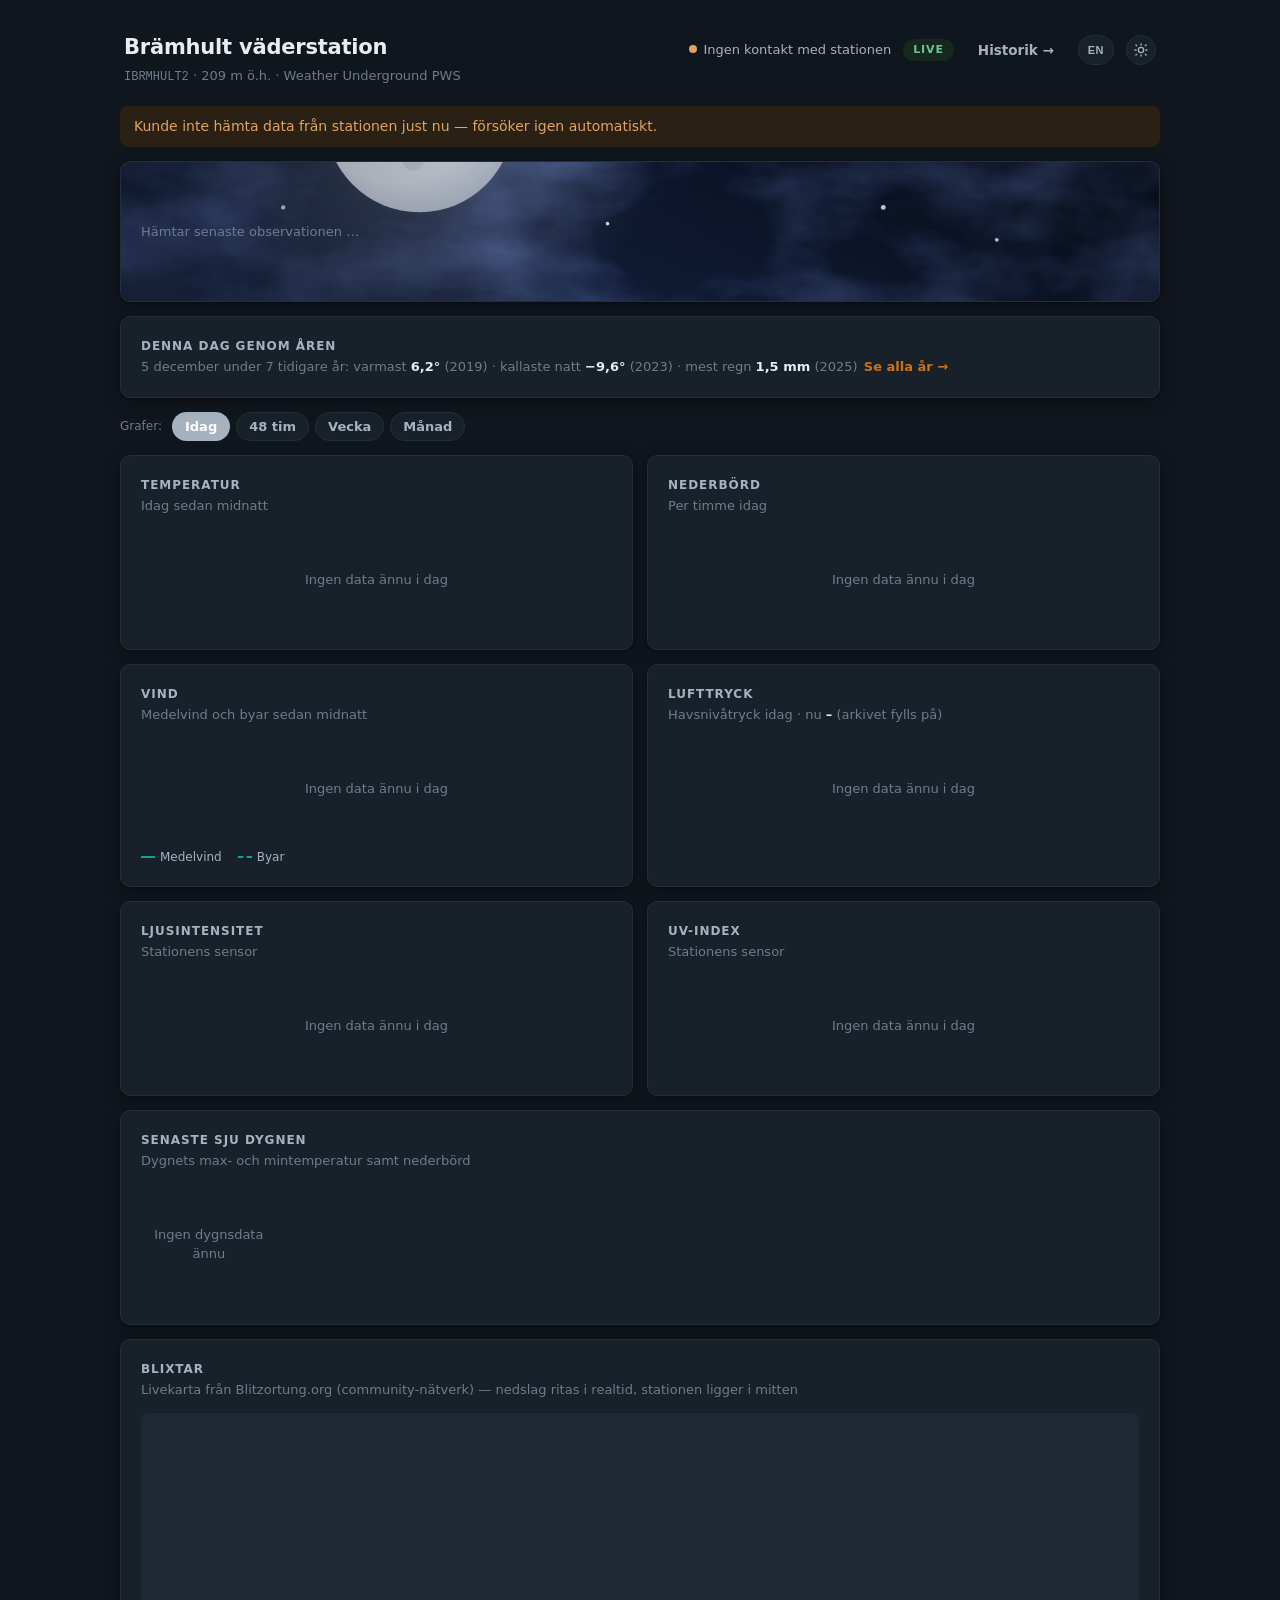
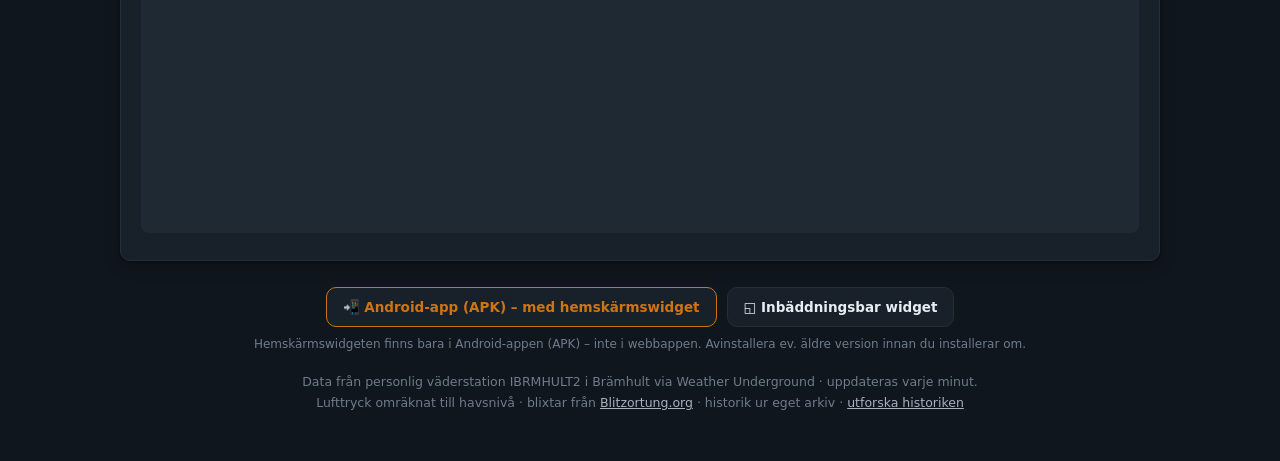
==== index.html @ 51ca0a51 "Språkväljare: hela sajten på svenska eller engelska Knappen i sidhuvudet växlar mellan svenska (stan" ====
<!doctype html>
<html lang="sv">
<head>
<meta charset="utf-8">
<meta name="viewport" content="width=device-width, initial-scale=1">
<title data-i18n="live.title">Brämhult väderstation · IBRMHULT2</title>
<link rel="manifest" href="/manifest.webmanifest">
<meta name="theme-color" content="#10161D">
<link rel="icon" href="/icons/icon.svg" type="image/svg+xml">
<link rel="apple-touch-icon" href="/apple-touch-icon.png">
<meta name="apple-mobile-web-app-capable" content="yes">
<meta name="mobile-web-app-capable" content="yes">
<meta name="apple-mobile-web-app-status-bar-style" content="black-translucent">
<meta name="apple-mobile-web-app-title" content="Brämhult väder">
<script>try{document.documentElement.dataset.theme=localStorage.getItem("theme")||"dark"}catch(e){document.documentElement.dataset.theme="dark"}
if(/BramhultApp/.test(navigator.userAgent))document.documentElement.classList.add("in-app");</script>
<script>if("serviceWorker"in navigator)addEventListener("load",function(){navigator.serviceWorker.register("/sw.js").catch(function(){})})</script>
<style>
  /* ===== Design tokens ===================================================== */
  :root {
    --bg: #F5F7F9;
    --card: #FFFFFF;
    --card-border: #E3E8EE;
    --ink: #1B2530;
    --ink-2: #4A5866;
    --ink-3: #7C8A99;
    --grid: #EAEEF2;
    --axis: #C9D2DB;
    --temp: #CE711A;
    --temp-soft: rgba(206, 113, 26, 0.10);
    --rain: #2E7CC4;
    --rain-soft: rgba(46, 124, 196, 0.12);
    --wind: #0F9182;
    --wind-soft: rgba(15, 145, 130, 0.10);
    --badge-bg: #E7F3EC;
    --badge-ink: #22623F;
    --warn-bg: #FDF3E7;
    --warn-ink: #9A560F;
    --ok: #2E7D4F;
    --shadow: 0 1px 2px rgba(27, 37, 48, 0.05), 0 4px 16px rgba(27, 37, 48, 0.04);
    --tooltip-bg: #1B2530;
    --tooltip-ink: #F5F7F9;
  }
  @media (prefers-color-scheme: dark) {
    :root {
      --bg: #10161D;
      --card: #18202A;
      --card-border: #232E3A;
      --ink: #E8EDF2;
      --ink-2: #A6B2BF;
      --ink-3: #6E7C8B;
      --grid: #1F2934;
      --axis: #33404E;
      --temp: #CF7414;
      --temp-soft: rgba(207, 116, 20, 0.14);
      --rain: #4C8FD6;
      --rain-soft: rgba(76, 143, 214, 0.16);
      --wind: #14A392;
      --wind-soft: rgba(20, 163, 146, 0.13);
      --badge-bg: #16281E;
      --badge-ink: #6BC493;
      --warn-bg: #2A2013;
      --warn-ink: #E0A45E;
      --ok: #4CAF7A;
      --shadow: 0 1px 2px rgba(0, 0, 0, 0.3), 0 4px 16px rgba(0, 0, 0, 0.25);
      --tooltip-bg: #E8EDF2;
      --tooltip-ink: #10161D;
    }
  }
  :root[data-theme="light"] {
    --bg: #F5F7F9; --card: #FFFFFF; --card-border: #E3E8EE; --ink: #1B2530;
    --ink-2: #4A5866; --ink-3: #7C8A99; --grid: #EAEEF2; --axis: #C9D2DB;
    --temp: #CE711A; --temp-soft: rgba(206, 113, 26, 0.10);
    --rain: #2E7CC4; --rain-soft: rgba(46, 124, 196, 0.12);
    --wind: #0F9182; --wind-soft: rgba(15, 145, 130, 0.10);
    --badge-bg: #E7F3EC; --badge-ink: #22623F;
    --warn-bg: #FDF3E7; --warn-ink: #9A560F; --ok: #2E7D4F;
    --shadow: 0 1px 2px rgba(27, 37, 48, 0.05), 0 4px 16px rgba(27, 37, 48, 0.04);
    --tooltip-bg: #1B2530; --tooltip-ink: #F5F7F9;
  }
  :root[data-theme="dark"] {
    --bg: #10161D; --card: #18202A; --card-border: #232E3A; --ink: #E8EDF2;
    --ink-2: #A6B2BF; --ink-3: #6E7C8B; --grid: #1F2934; --axis: #33404E;
    --temp: #CF7414; --temp-soft: rgba(207, 116, 20, 0.14);
    --rain: #4C8FD6; --rain-soft: rgba(76, 143, 214, 0.16);
    --wind: #14A392; --wind-soft: rgba(20, 163, 146, 0.13);
    --badge-bg: #16281E; --badge-ink: #6BC493;
    --warn-bg: #2A2013; --warn-ink: #E0A45E; --ok: #4CAF7A;
    --shadow: 0 1px 2px rgba(0, 0, 0, 0.3), 0 4px 16px rgba(0, 0, 0, 0.25);
    --tooltip-bg: #E8EDF2; --tooltip-ink: #10161D;
  }

  * { box-sizing: border-box; }
  body {
    margin: 0;
    background: var(--bg);
    color: var(--ink);
    font-family: -apple-system, "SF Pro Text", "Segoe UI Variable", "Segoe UI", system-ui, Roboto, sans-serif;
    font-size: 15px;
    line-height: 1.5;
    -webkit-font-smoothing: antialiased;
  }
  .page { max-width: 1080px; margin: 0 auto; padding: 24px 20px 48px; }

  header {
    display: flex; align-items: baseline; justify-content: space-between;
    flex-wrap: wrap; gap: 8px 16px; padding: 8px 4px 20px;
  }
  .station h1 { font-size: 21px; font-weight: 650; margin: 0; letter-spacing: -0.01em; }
  .station .meta { color: var(--ink-3); font-size: 13px; margin-top: 2px; }
  .station .meta .id { font-family: ui-monospace, "SF Mono", "Cascadia Code", Consolas, monospace; font-size: 12px; }
  .status { display: flex; align-items: center; flex-wrap: wrap; gap: 8px 12px; font-size: 13px; color: var(--ink-2); }
  .status > span { white-space: nowrap; }
  .status .dot { display: inline-block; width: 8px; height: 8px; border-radius: 50%; background: var(--ok); margin-right: 6px; vertical-align: 1px; }
  .status .dot.stale { background: var(--warn-ink); }
  .live-badge {
    background: var(--badge-bg); color: var(--badge-ink);
    font-size: 11px; font-weight: 650; letter-spacing: 0.08em; text-transform: uppercase;
    padding: 3px 10px; border-radius: 100px;
  }
  .nav-link {
    color: var(--ink-2); text-decoration: none; font-size: 13.5px; font-weight: 550;
    white-space: nowrap; padding: 5px 12px; border-radius: 100px;
  }
  .nav-link:hover { background: var(--grid); }
  .theme-toggle {
    display: inline-flex; align-items: center; justify-content: center;
    width: 30px; height: 30px; padding: 0; color: var(--ink-2); cursor: pointer;
    background: var(--card); border: 1px solid var(--card-border); border-radius: 100px;
  }
  .theme-toggle:hover { background: var(--grid); color: var(--ink); }

  .banner {
    display: none;
    background: var(--warn-bg); color: var(--warn-ink);
    border-radius: 8px; padding: 10px 14px; margin-bottom: 14px; font-size: 14px;
  }
  .banner.on { display: block; }

  .card {
    background: var(--card); border: 1px solid var(--card-border);
    border-radius: 10px; box-shadow: var(--shadow); padding: 20px;
  }
  .grid { display: grid; gap: 14px; grid-template-columns: 1fr 1fr; }
  .grid > * { min-width: 0; }
  .grid .span2 { grid-column: 1 / -1; }
  @media (max-width: 760px) { .grid { grid-template-columns: 1fr; } }

  .chips { display: flex; gap: 6px; flex-wrap: wrap; align-items: center; }
  .chips .chips-label { font-size: 12px; color: var(--ink-3); margin-right: 4px; }
  .chips button {
    font: inherit; font-size: 13px; font-weight: 550; cursor: pointer;
    background: var(--card); color: var(--ink-2);
    border: 1px solid var(--card-border); border-radius: 100px; padding: 4px 12px;
  }
  .chips button.on { border-color: transparent; color: #fff; background: var(--ink-2); }

  .hero { position: relative; overflow: hidden; }
  .hero.has-batt { padding-top: 40px; }
  .hero-batt { position: absolute; top: 12px; right: 14px; z-index: 3; display: inline-flex; gap: 6px; }
  .hero-batt[hidden] { display: none; }
  .hero-batt .stat-chip { display: inline-flex; align-items: center; gap: 5px; font-size: 12px; font-weight: 600;
    color: var(--ink-2); background: var(--card); border: 1px solid var(--card-border); padding: 3px 10px 3px 8px; border-radius: 100px; }
  .hero-batt .stat-chip .ico { font-size: 13px; line-height: 1; }
  .hero-batt .stat-chip.low { color: var(--warn-ink); border-color: var(--warn-ink); }
  :root[data-theme="dark"] .hero.has-scene .hero-batt .stat-chip { color: #eef3f9; background: rgba(6,10,18,.4); border-color: rgba(255,255,255,.18); text-shadow: 0 1px 3px rgba(0,0,0,.5); }
  :root[data-theme="dark"] .hero.has-scene .hero-batt .stat-chip.low { color: #ffbca8; border-color: rgba(255,150,120,.5); }
  .hero-content { position: relative; z-index: 1; display: flex; flex-wrap: wrap; gap: 24px 48px; align-items: center; width: 100%; }
  .hero-temp { display: flex; align-items: flex-start; gap: 4px; }
  .hero-temp .value {
    font-size: 88px; font-weight: 200; line-height: 1; letter-spacing: -0.03em;
    font-variant-numeric: tabular-nums;
  }
  .hero-temp .unit { font-size: 28px; font-weight: 300; color: var(--ink-3); margin-top: 10px; }
  .hero-sub { color: var(--ink-2); font-size: 14px; margin-top: 6px; }
  .hero-sub .hi { color: var(--temp); font-weight: 600; }
  .hero-sub .lo { color: var(--rain); font-weight: 600; }
  .readings {
    display: grid; grid-template-columns: repeat(var(--rcols, 4), minmax(0, 1fr));
    gap: 18px 28px; flex: 1; min-width: 280px;
  }
  @media (max-width: 640px) { .readings { grid-template-columns: repeat(var(--rcols-m, 2), minmax(0, 1fr)); gap: 16px 14px; } }
  .reading .label {
    font-size: 11px; font-weight: 600; letter-spacing: 0.08em; text-transform: uppercase;
    color: var(--ink-3); margin-bottom: 2px; white-space: nowrap;
  }
  @media (max-width: 640px) { .reading .label { font-size: 10px; letter-spacing: 0.03em; } }
  .reading .val { font-size: 21px; font-weight: 550; font-variant-numeric: tabular-nums; letter-spacing: -0.01em; }
  .reading .val small { font-size: 13px; font-weight: 450; color: var(--ink-3); margin-left: 2px; }
  .reading .sub { font-size: 12px; color: var(--ink-3); margin-top: 1px; }

  /* Pool (Aseko) */
  .pool-card { position: relative; overflow: hidden; }
  .pool-card::before {
    content: ""; position: absolute; inset: 0; z-index: 0; pointer-events: none;
    background:
      radial-gradient(130% 90% at 88% -25%, rgba(45,170,200,.16), transparent 58%),
      linear-gradient(180deg, rgba(45,170,200,.07), transparent 40%);
  }
  :root[data-theme="dark"] .pool-card::before {
    background:
      radial-gradient(130% 90% at 88% -25%, rgba(56,190,220,.22), transparent 58%),
      linear-gradient(180deg, rgba(56,190,220,.10), transparent 40%);
  }
  .pool-card > * { position: relative; z-index: 1; }
  .pool-head { display: flex; align-items: flex-start; gap: 9px; flex-wrap: wrap; }
  .pool-head h2 { margin: 0; font-size: 18px; font-weight: 650; letter-spacing: -0.01em; }
  .pool-icon { font-size: 19px; line-height: 1; }
  .pool-name { font-weight: 400; color: var(--ink-3); font-size: 14px; }
  .pool-head-right { margin-left: auto; display: flex; flex-direction: column; align-items: flex-end; gap: 6px; }
  .pool-head-chips { display: flex; flex-wrap: wrap; justify-content: flex-end; gap: 6px; }
  .pool-head-chips .pool-pill { font-size: 11.5px; padding: 3px 10px 3px 8px; }
  .pool-status { display: inline-flex; align-items: center; gap: 6px;
    font-size: 12px; font-weight: 650; padding: 4px 11px 4px 9px; border-radius: 100px; white-space: nowrap; }
  .pool-status.ok { color: var(--badge-ink); background: var(--badge-bg); }
  .pool-status.warn { color: var(--warn-ink); background: var(--warn-bg); }
  .pool-status .dot { width: 7px; height: 7px; border-radius: 50%; background: currentColor; }

  .pool-main { display: flex; align-items: center; gap: 34px; flex-wrap: wrap; margin-top: 16px; }
  .pool-temp { display: flex; flex-direction: column; }
  .pool-temp .row { display: flex; align-items: flex-start; gap: 3px; }
  .pool-temp .value { font-size: 58px; font-weight: 220; line-height: .92; letter-spacing: -0.02em; font-variant-numeric: tabular-nums; }
  .pool-temp .unit { font-size: 20px; font-weight: 300; color: var(--ink-3); margin-top: 8px; }
  .pool-temp .cap { font-size: 11px; font-weight: 600; letter-spacing: 0.08em; text-transform: uppercase; color: var(--ink-3); margin-top: 4px; }

  .pool-gauges { flex: 1; min-width: 240px; display: flex; flex-direction: column; gap: 15px; }
  .g-top { display: flex; align-items: baseline; justify-content: space-between; margin-bottom: 7px; }
  .g-lab { font-size: 11px; font-weight: 600; letter-spacing: 0.06em; text-transform: uppercase; color: var(--ink-3); }
  .g-val { font-size: 16px; font-weight: 650; font-variant-numeric: tabular-nums; }
  .g-val small { font-size: 11px; font-weight: 400; color: var(--ink-3); margin-left: 2px; }
  .g.out .g-val { color: var(--warn-ink); }
  .g-track { position: relative; height: 6px; border-radius: 100px; background: var(--grid); }
  .g-band { position: absolute; top: 0; bottom: 0; border-radius: 100px; background: rgba(46,125,79,.28); }
  .g.out .g-band { background: rgba(154,86,15,.24); }
  .g-target { position: absolute; top: -3px; bottom: -3px; width: 2px; border-radius: 2px; background: var(--ink-3); opacity: .55; }
  .g-dot { position: absolute; top: 50%; width: 12px; height: 12px; border-radius: 50%; transform: translate(-50%,-50%);
    background: var(--ok); box-shadow: 0 0 0 3px var(--card), 0 1px 3px rgba(0,0,0,.28); }
  .g.out .g-dot { background: var(--warn-ink); }

  .pool-pills { display: flex; gap: 8px; flex-wrap: wrap; margin-top: 18px; }
  .pool-pills[hidden] { display: none; }
  .pool-pill { display: inline-flex; align-items: center; gap: 6px; font-size: 12.5px; font-weight: 600;
    color: var(--ink-2); background: var(--grid); border-radius: 100px; padding: 5px 12px 5px 10px; }
  .pool-pill .ico { font-size: 13px; line-height: 1; }
  .pool-pill.off { color: var(--ink-3); }
  .pool-pill.warn { color: var(--warn-ink); background: var(--warn-bg); }

  .pool-more { margin-top: 18px; border-top: 1px solid var(--card-border); }
  .pool-more[hidden] { display: none; }
  .pool-more > summary {
    list-style: none; cursor: pointer; user-select: none;
    display: flex; align-items: center; gap: 8px; width: 100%; padding: 12px 2px 2px;
    font-size: 13px; font-weight: 600; color: var(--ink-2);
  }
  .pool-more > summary::-webkit-details-marker { display: none; }
  .pool-more > summary::marker { content: ""; }
  .pool-more > summary:hover { color: var(--ink); }
  .pool-more > summary .pday-sum { color: var(--ink-3); font-weight: 400; }
  .pool-more > summary .chev {
    margin-left: auto; width: 26px; height: 26px; padding: 4px; box-sizing: border-box;
    border-radius: 50%; background: var(--grid); color: var(--ink-2);
    transition: transform 0.18s ease, background 0.15s, color 0.15s;
  }
  .pool-more[open] > summary .chev { transform: rotate(180deg); }
  .pool-more > summary:hover .chev { background: var(--card-border); color: var(--ink); }
  .pool-history { margin-top: 12px; display: grid; gap: 12px 24px; }
  @media (min-width: 620px) { .pool-history { grid-template-columns: 1fr 1fr; } }
  .ph-cap { display: flex; align-items: center; gap: 7px; font-size: 15px; font-weight: 650; letter-spacing: -0.01em; color: var(--ink); margin-bottom: 8px; }
  .ph-cap .pday { font-size: 12.5px; font-weight: 500; color: var(--ink-3); }
  .ph-cap small { font-size: 12px; font-weight: 400; color: var(--ink-3); }
  .pz-btn { margin-left: auto; display: inline-flex; align-items: center; justify-content: center; width: 24px; height: 24px;
    padding: 0; border: none; border-radius: 6px; background: var(--grid); color: var(--ink-3); cursor: pointer; font-size: 13px; line-height: 1; }
  .pz-btn:hover { background: var(--card-border); color: var(--ink); }
  .pool-range { margin-top: 14px; }
  .pool-custom { display: flex; align-items: center; flex-wrap: wrap; gap: 8px; margin-top: 10px; font-size: 13px; color: var(--ink-3); }
  .pool-custom[hidden] { display: none; }
  .pool-custom input[type="date"] { font: inherit; font-size: 13px; color: var(--ink); background: var(--card); border: 1px solid var(--card-border); border-radius: 8px; padding: 4px 8px; }
  .pool-custom button { font: inherit; font-size: 13px; font-weight: 550; cursor: pointer; color: #fff; background: var(--ink-2); border: none; border-radius: 100px; padding: 5px 14px; }
  .pv.out .v { color: var(--warn-ink); }

  /* ===== Väderscen i toppöversikten ====================================== */
  .hero-scene { position: absolute; inset: 0; z-index: 0; }
  .hero-scene .hsky { position: absolute; inset: 0; background: linear-gradient(200deg,#24568c,#3f79b0 55%,#79add6); }
  .hart { position: absolute; inset: 0; width: 100%; height: 100%; }
  .htint { position: absolute; inset: 0; background: linear-gradient(90deg, rgba(8,12,19,.42), rgba(8,12,19,.10) 50%, rgba(8,12,19,.30)); }
  .hero-scene[data-scene="clear-day"]   .hsky { background: linear-gradient(200deg,#255890,#3f79b0 55%,#79add6); }
  .hero-scene[data-scene="clear-night"] .hsky { background: linear-gradient(200deg,#070d1c,#0f1a34 55%,#1d2b4c); }
  .hero-scene[data-scene="partly-day"]  .hsky { background: linear-gradient(200deg,#2b5688,#4a7cae 55%,#8fb7dc); }
  .hero-scene[data-scene="partly-night"].hsky { background: linear-gradient(200deg,#0b1428,#16233f 60%,#28375a); }
  .hero-scene[data-scene="cloudy"]      .hsky { background: linear-gradient(200deg,#3a4a5c,#4c5d70 55%,#7b8b9c); }
  .hero-scene[data-scene="rain"]        .hsky { background: linear-gradient(200deg,#212c3a,#31404f 60%,#495867); }
  .hero-scene[data-scene="fog"]         .hsky { background: linear-gradient(200deg,#4a5560,#5c6773 55%,#828d99); }
  .hero-scene[data-scene="snow"]        .hsky { background: linear-gradient(200deg,#42536a,#586a82 55%,#8fa1b8); }
  .hero-scene[data-scene="thunder"]     .hsky { background: linear-gradient(200deg,#1a2130,#28303f 60%,#3a4353); }
  .hero-scene[data-scene="cloudy"] .htint, .hero-scene[data-scene="rain"] .htint,
  .hero-scene[data-scene="snow"] .htint, .hero-scene[data-scene="fog"] .htint {
    background: linear-gradient(90deg, rgba(8,12,19,.5), rgba(8,12,19,.2) 50%, rgba(8,12,19,.42)); }
  .hart .a-sun, .hart .a-moon, .hart .a-stars, .hart .a-clouds-wispy,
  .hart .a-clouds-cover, .hart .a-clouds-storm, .hart .a-rain, .hart .a-snow, .hart .a-fog, .hart .a-bolt { display: none; }
  .hero-scene[data-scene="clear-day"] .a-sun, .hero-scene[data-scene="clear-day"] .a-clouds-wispy,
  .hero-scene[data-scene="partly-day"] .a-sun, .hero-scene[data-scene="partly-day"] .a-clouds-wispy,
  .hero-scene[data-scene="clear-night"] .a-moon, .hero-scene[data-scene="clear-night"] .a-stars,
  .hero-scene[data-scene="partly-night"] .a-moon, .hero-scene[data-scene="partly-night"] .a-stars, .hero-scene[data-scene="partly-night"] .a-clouds-wispy,
  .hero-scene[data-scene="cloudy"] .a-clouds-cover,
  .hero-scene[data-scene="rain"] .a-clouds-storm, .hero-scene[data-scene="rain"] .a-rain,
  .hero-scene[data-scene="snow"] .a-clouds-cover, .hero-scene[data-scene="snow"] .a-snow,
  .hero-scene[data-scene="fog"] .a-fog,
  .hero-scene[data-scene="thunder"] .a-clouds-storm, .hero-scene[data-scene="thunder"] .a-rain, .hero-scene[data-scene="thunder"] .a-bolt { display: block; }
  .hart .rays { transform-origin: 176px 150px; animation: sunpulse 6s ease-in-out infinite; }
  @keyframes sunpulse { 0%,100% { opacity: .85; } 50% { opacity: .5; } }
  .hart .a-stars g circle { animation: tw 3.5s ease-in-out infinite; }
  .hart .a-stars g circle:nth-child(even) { animation-delay: 1.4s; }
  @keyframes tw { 0%,100% { opacity: .95; } 50% { opacity: .4; } }
  .hart .a-rain line { animation: rainfall .9s linear infinite; }
  .hart .a-rain .rf2 line { animation-duration: .7s; }
  .hart .a-rain line:nth-child(2n) { animation-delay: .35s; }
  @keyframes rainfall { 0% { transform: translateY(-16px); opacity: 0; } 25% { opacity: 1; } 100% { transform: translateY(60px); opacity: 0; } }
  .hart .a-snow circle { animation: snowfall 3s linear infinite; }
  .hart .a-snow circle:nth-child(even) { animation-delay: 1.3s; }
  @keyframes snowfall { 0% { transform: translateY(-16px); opacity: 0; } 20% { opacity: .95; } 100% { transform: translateY(64px); opacity: 0; } }
  .hart .a-fog rect { animation: fogdrift 12s ease-in-out infinite alternate; }
  .hart .a-fog rect:nth-child(2) { animation-delay: -4s; }
  .hart .a-fog rect:nth-child(3) { animation-delay: -8s; }
  @keyframes fogdrift { from { transform: translateX(-30px); } to { transform: translateX(30px); } }
  .hart .a-bolt { animation: boltflash 5s steps(1) infinite; }
  @keyframes boltflash { 0%,90%,100% { opacity: 0; } 91%,94% { opacity: 1; } 92% { opacity: .2; } }
  @media (prefers-reduced-motion: reduce) { .hart * { animation: none !important; } }
  /* MÖRKT tema: mörka scener + ljus text */
  :root[data-theme="dark"] .hero.has-scene .hero-temp .value { color: #f2f6fb; text-shadow: 0 2px 12px rgba(0,0,0,.5); }
  :root[data-theme="dark"] .hero.has-scene .hero-temp .unit { color: #c8d3df; }
  :root[data-theme="dark"] .hero.has-scene .hero-sub { color: #d7e0ea; text-shadow: 0 1px 5px rgba(0,0,0,.5); }
  :root[data-theme="dark"] .hero.has-scene .reading .label { color: #bcc8d5; text-shadow: 0 1px 4px rgba(0,0,0,.5); }
  :root[data-theme="dark"] .hero.has-scene .reading .val { color: #f2f6fb; text-shadow: 0 1px 5px rgba(0,0,0,.5); }
  :root[data-theme="dark"] .hero.has-scene .reading .val small,
  :root[data-theme="dark"] .hero.has-scene .reading .sub { color: #c2cdda; }
  /* Tunn svart kontur bakom (paint-order) den ljusa texten → bättre läsbarhet mot scenen */
  :root[data-theme="dark"] .hero.has-scene .hero-temp .value { -webkit-text-stroke: 1px rgba(0,0,0,.55); paint-order: stroke fill; }
  :root[data-theme="dark"] .hero.has-scene .hero-temp .unit,
  :root[data-theme="dark"] .hero.has-scene .hero-sub,
  :root[data-theme="dark"] .hero.has-scene .reading .label,
  :root[data-theme="dark"] .hero.has-scene .reading .val,
  :root[data-theme="dark"] .hero.has-scene .reading .val small,
  :root[data-theme="dark"] .hero.has-scene .reading .sub { -webkit-text-stroke: 0.6px rgba(0,0,0,.5); paint-order: stroke fill; }
  .hero.has-scene .reading.linked:hover { background: rgba(255,255,255,.10); }

  /* LJUST tema: ljusare himmel + starkare tint så mörk text håller kontrast */
  :root[data-theme="light"] .htint { background: linear-gradient(90deg, rgba(240,244,248,.5), rgba(240,244,248,.24) 50%, rgba(240,244,248,.44)); }
  :root[data-theme="light"] .hero-scene[data-scene="cloudy"] .htint, :root[data-theme="light"] .hero-scene[data-scene="rain"] .htint,
  :root[data-theme="light"] .hero-scene[data-scene="snow"] .htint, :root[data-theme="light"] .hero-scene[data-scene="fog"] .htint,
  :root[data-theme="light"] .hero-scene[data-scene="thunder"] .htint {
    background: linear-gradient(90deg, rgba(240,244,248,.62), rgba(240,244,248,.4) 50%, rgba(240,244,248,.58)); }
  :root[data-theme="light"] .hero-scene .hsky { background: linear-gradient(200deg,#7db4ec,#a9d0f0 55%,#d3e6fa); }
  :root[data-theme="light"] .hero-scene[data-scene="clear-day"]   .hsky { background: linear-gradient(200deg,#6fb0ee,#9ccbf3 55%,#d3e6fa); }
  :root[data-theme="light"] .hero-scene[data-scene="partly-day"]  .hsky { background: linear-gradient(200deg,#78b1ea,#a3caf0 55%,#d8e7f7); }
  :root[data-theme="light"] .hero-scene[data-scene="cloudy"]      .hsky { background: linear-gradient(200deg,#a9b8c8,#c2ceda 55%,#dde5ee); }
  :root[data-theme="light"] .hero-scene[data-scene="rain"]        .hsky { background: linear-gradient(200deg,#93a6b8,#b0bfcd 55%,#cfd9e4); }
  :root[data-theme="light"] .hero-scene[data-scene="fog"]         .hsky { background: linear-gradient(200deg,#b6bec7,#ccd3db 55%,#e0e5eb); }
  :root[data-theme="light"] .hero-scene[data-scene="snow"]        .hsky { background: linear-gradient(200deg,#b6c6d8,#d0dce8 55%,#eef3f9); }
  :root[data-theme="light"] .hero-scene[data-scene="thunder"]     .hsky { background: linear-gradient(200deg,#8b98a8,#aab4c1 55%,#c3ccd8); }
  :root[data-theme="light"] .hero-scene[data-scene="clear-night"] .hsky { background: linear-gradient(200deg,#54628a,#7b88a6 55%,#9aa5b9); }
  :root[data-theme="light"] .hero-scene[data-scene="partly-night"].hsky { background: linear-gradient(200deg,#58658c,#808da9 55%,#a3adbf); }

  .linked-card { cursor: pointer; transition: border-color .12s, background .12s; }
  .linked-card:hover { border-color: var(--axis); }
  .dd-go { color: var(--temp); font-weight: 600; white-space: nowrap; margin-left: 2px; }
  .reading.linked { cursor: pointer; border-radius: 8px; margin: -4px; padding: 4px; transition: background .12s; }
  .reading.linked:hover { background: var(--grid); }
  .reading.linked:active { background: var(--grid); }
  .hero.has-scene .reading.linked:active { background: rgba(255,255,255,.14); }
  .reading.linked .label::after { content: " ↓"; opacity: .55; font-weight: 700; }
  /* Pekskärm (ingen hover): tydligare men subtil "tryck → graf"-signal */
  @media (hover: none) {
    .reading.linked .label { text-decoration: underline dotted; text-decoration-color: var(--ink-3); text-underline-offset: 3px; }
    .reading.linked .label::after { opacity: .95; color: var(--temp); }
  }
  .card.flash { animation: cardflash 1.1s ease; }
  @keyframes cardflash { 0%, 100% { box-shadow: none; } 15% { box-shadow: inset 0 0 0 2px var(--temp); } }
  .trend-down::after { content: "↓"; color: var(--rain); margin-left: 4px; font-size: 15px; }
  .trend-up::after { content: "↑"; color: var(--temp); margin-left: 4px; font-size: 15px; }
  .trend-flat::after { content: "→"; color: var(--ink-3); margin-left: 4px; font-size: 15px; }
  .compass { display: inline-block; vertical-align: -2px; margin-right: 4px; }
  .compass circle { fill: none; stroke: var(--axis); stroke-width: 1.5; }
  .compass path { fill: var(--wind); }

  .chart-card h2 {
    font-size: 12px; font-weight: 650; letter-spacing: 0.08em; text-transform: uppercase;
    color: var(--ink-2); margin: 0 0 2px;
  }
  .chart-card .subtitle { font-size: 13px; color: var(--ink-3); margin: 0 0 14px; }
  .chart-card .subtitle b { color: var(--ink); font-weight: 600; font-variant-numeric: tabular-nums; }
  .chart-wrap { position: relative; }
  .chart-wrap svg { display: block; width: 100%; height: auto; }
  .chart-empty { color: var(--ink-3); font-size: 13px; padding: 40px 0; text-align: center; }
  .legend { display: flex; gap: 16px; font-size: 12px; color: var(--ink-2); margin-top: 10px; }
  .legend .key { display: inline-block; width: 14px; height: 0; border-top: 2px solid; vertical-align: 3px; margin-right: 5px; }
  .legend .key.dashed { border-top-style: dashed; }

  .tooltip {
    position: absolute; pointer-events: none; z-index: 5;
    background: var(--tooltip-bg); color: var(--tooltip-ink);
    font-size: 12px; line-height: 1.45; font-variant-numeric: tabular-nums;
    padding: 6px 10px; border-radius: 6px; white-space: nowrap;
    opacity: 0; transition: opacity 0.1s;
  }
  @media (prefers-reduced-motion: reduce) { .tooltip { transition: none; } }
  .tooltip.on { opacity: 1; }
  .tooltip .t-time { opacity: 0.65; }

  .lightning-wrap iframe { width: 100%; height: 420px; border: 0; border-radius: 8px; background: var(--grid); }
  @media (max-width: 640px) { .lightning-wrap iframe { height: 320px; } }

  .days { display: grid; grid-template-columns: repeat(7, 1fr); gap: 8px; }
  .day { text-align: center; padding: 10px 4px 12px; border-radius: 8px; }
  .day.today { background: var(--temp-soft); }
  .day .dname { font-size: 11px; font-weight: 600; letter-spacing: 0.06em; text-transform: uppercase; color: var(--ink-3); }
  .day .range { height: 96px; margin: 10px auto 8px; position: relative; width: 8px; }
  .day .range .track { position: absolute; inset: 0; left: 3px; width: 2px; background: var(--grid); border-radius: 2px; }
  .day .range .bar { position: absolute; left: 0; width: 8px; border-radius: 4px; background: linear-gradient(to bottom, var(--temp), var(--rain)); }
  .day .hi, .day .lo { font-size: 13px; font-variant-numeric: tabular-nums; }
  .day .hi { font-weight: 600; }
  .day .lo { color: var(--ink-3); }
  .day .rain { font-size: 11px; color: var(--rain); margin-top: 6px; min-height: 16px; font-variant-numeric: tabular-nums; }

  /* En rad, kompakt — kolumnerna krymper så alla dagar ryms utan skroll */
  .fc-days { display: grid; grid-auto-flow: column; grid-auto-columns: minmax(0, 1fr); gap: 5px; margin-bottom: 4px; overflow: hidden; }
  .fc-day { min-width: 0; text-align: center; padding: 6px 1px 7px; border-radius: 8px; cursor: pointer; transition: background .12s; -webkit-tap-highlight-color: transparent; }
  .fc-day:active { background: var(--grid); }
  .fc-day.today { background: var(--temp-soft); }
  .fc-day .dname { font-size: 10px; font-weight: 600; letter-spacing: 0; text-transform: uppercase; color: var(--ink-3); white-space: nowrap; }
  .fc-day .icon { font-size: 20px; line-height: 1.15; }
  .fc-day .temps { font-size: 12px; font-variant-numeric: tabular-nums; white-space: nowrap; }
  .fc-day .temps b { font-weight: 600; }
  .fc-day .temps .lo { color: var(--ink-3); }
  .fc-day .rain { font-size: 10px; color: var(--rain); min-height: 12px; font-variant-numeric: tabular-nums; }
  .fc-day.sel { background: var(--temp-soft); box-shadow: inset 0 0 0 1.5px var(--temp); }

  .fc-detail { margin-top: 14px; border-top: 1px solid var(--grid); padding-top: 12px; }
  .fc-detail-head { font-size: 12.5px; color: var(--ink-3); margin: 0 0 10px; }
  .fc-hours { display: flex; gap: 6px; overflow-x: auto; padding-bottom: 6px; scrollbar-width: thin; }
  .fc-hour { flex: 0 0 auto; width: 56px; text-align: center; padding: 8px 2px; border-radius: 8px; background: var(--grid); }
  .fc-hour .wnd { white-space: nowrap; }
  .fc-hour .hh { font-size: 11px; color: var(--ink-3); font-variant-numeric: tabular-nums; }
  .fc-hour .ic { font-size: 20px; line-height: 1.5; }
  .fc-hour .tp { font-size: 13px; font-weight: 600; font-variant-numeric: tabular-nums; }
  .fc-hour .wnd { font-size: 10.5px; color: var(--ink-3); font-variant-numeric: tabular-nums; margin-top: 2px; }
  .fc-hour .wnd .arr { display: inline-block; }
  .fc-hour .pr { font-size: 10.5px; min-height: 14px; font-variant-numeric: tabular-nums; }
  .fc-hour .pr .mm { color: var(--rain); }
  .fc-hour .pr .pp { color: var(--ink-3); }

  .app-cta { display: flex; gap: 10px; justify-content: center; margin-top: 26px; flex-wrap: wrap; }
  :root.in-app .app-cta { display: none; }  /* dölj "Installera som app" / "Widget" inuti Android-appen */
  @media (min-width: 760px) { #install-btn { display: none !important; } }  /* "Installera som app" bara på mobil */
  .app-cta button, .app-cta .app-link {
    font: inherit; font-size: 13.5px; font-weight: 600; cursor: pointer;
    color: var(--ink); background: var(--card); border: 1px solid var(--card-border);
    border-radius: 10px; padding: 9px 16px; text-decoration: none; transition: background .12s, border-color .12s;
  }
  .app-cta button:hover, .app-cta .app-link:hover { background: var(--grid); border-color: var(--axis); }
  .app-cta button { border-color: var(--temp); color: var(--temp); }
  .app-cta .app-link.apk { border-color: var(--temp); color: var(--temp); }
  .app-note { text-align: center; font-size: 12px; color: var(--ink-3); margin: 8px 0 0; }
  :root.in-app .app-note { display: none; }

  footer { color: var(--ink-3); font-size: 12.5px; text-align: center; margin-top: 18px; line-height: 1.7; }
  footer a { color: var(--ink-2); }
</style>
</head>
<body>

<div class="page">
  <header>
    <div class="station">
      <h1 data-i18n="common.station">Brämhult väderstation</h1>
      <div class="meta"><span class="id">IBRMHULT2</span> · <span data-i18n="common.stationMeta">209 m ö.h.</span> · Weather Underground PWS</div>
    </div>
    <div class="status">
      <span><span class="dot" id="dot"></span><span id="obs-status" data-i18n="common.loading">Hämtar …</span></span>
      <span class="live-badge" data-i18n="live.liveBadge">Live</span>
      <a class="nav-link" href="/historik/" data-i18n="live.navHistory">Historik →</a>
      <button class="theme-toggle lang-toggle" id="lang-toggle" type="button">EN</button>
      <button class="theme-toggle" id="theme-toggle" type="button"></button>
    </div>
  </header>

  <div class="banner" id="banner"></div>

  <div class="grid">
    <div class="card span2 hero" id="hero">
      <div class="hero-scene" id="hero-scene" data-scene="clear-day" aria-hidden="true">
        <div class="hsky"></div>
        <svg class="hart" viewBox="0 0 640 440" preserveAspectRatio="xMidYMid slice" aria-hidden="true">
        <defs>
          <radialGradient id="sunBloom" cx="50%" cy="50%" r="50%"><stop offset="0" stop-color="#fff7e0"/><stop offset="16%" stop-color="#ffe6a4"/><stop offset="46%" stop-color="#ffcf6e" stop-opacity=".55"/><stop offset="100%" stop-color="#ffcf6e" stop-opacity="0"/></radialGradient>
          <radialGradient id="sunCore" cx="45%" cy="42%" r="60%"><stop offset="0" stop-color="#fffdf5"/><stop offset="60%" stop-color="#ffe7a6"/><stop offset="100%" stop-color="#ffc258"/></radialGradient>
          <radialGradient id="moonGlow" cx="50%" cy="50%" r="50%"><stop offset="0" stop-color="#dfe8fb" stop-opacity=".5"/><stop offset="42%" stop-color="#cdd9f2" stop-opacity=".16"/><stop offset="100%" stop-color="#cdd9f2" stop-opacity="0"/></radialGradient>
          <radialGradient id="moonBody" cx="38%" cy="34%" r="72%"><stop offset="0" stop-color="#fbfdff"/><stop offset="70%" stop-color="#e5ebf5"/><stop offset="100%" stop-color="#c0cadd"/></radialGradient>
          <linearGradient id="cWispy" x1="0" y1="0" x2="0" y2="1"><stop offset="0" stop-color="#ffffff"/><stop offset="1" stop-color="#dde8f4"/></linearGradient>
          <linearGradient id="cCover" x1="0" y1="0" x2="0" y2="1"><stop offset="0" stop-color="#f4f7fb"/><stop offset="1" stop-color="#9fb0c1"/></linearGradient>
          <linearGradient id="cStorm" x1="0" y1="0" x2="0" y2="1"><stop offset="0" stop-color="#b7c2cf"/><stop offset="1" stop-color="#525f6c"/></linearGradient>
          <linearGradient id="rainStreak" x1="0" y1="0" x2="0" y2="1"><stop offset="0" stop-color="#cfe4f5" stop-opacity="0"/><stop offset="1" stop-color="#cfe4f5" stop-opacity=".7"/></linearGradient>
          <filter id="fMass" x="-6%" y="-40%" width="112%" height="200%" color-interpolation-filters="sRGB">
            <feTurbulence type="fractalNoise" baseFrequency="0.009 0.016" numOctaves="5" seed="12" result="n"/>
            <feColorMatrix in="n" type="matrix" values="0 0 0 0 0 0 0 0 0 0 0 0 0 0 0 1 0 0 0 0" result="a"/>
            <feComponentTransfer in="a" result="a2"><feFuncA type="linear" slope="2.4" intercept="-0.9"/></feComponentTransfer>
            <feComposite in="SourceGraphic" in2="a2" operator="in" result="c"/><feGaussianBlur in="c" stdDeviation="0.7"/>
          </filter>
          <filter id="fWispy" x="-6%" y="-40%" width="112%" height="200%" color-interpolation-filters="sRGB">
            <feTurbulence type="fractalNoise" baseFrequency="0.011 0.03" numOctaves="4" seed="7" result="n"/>
            <feColorMatrix in="n" type="matrix" values="0 0 0 0 0 0 0 0 0 0 0 0 0 0 0 1 0 0 0 0" result="a"/>
            <feComponentTransfer in="a" result="a2"><feFuncA type="linear" slope="2.6" intercept="-1.25"/></feComponentTransfer>
            <feComposite in="SourceGraphic" in2="a2" operator="in"/>
          </filter>
          <filter id="fSoft"><feGaussianBlur stdDeviation="3.2"/></filter>
          <filter id="fNebula" x="-10%" y="-10%" width="120%" height="120%" color-interpolation-filters="sRGB">
            <feTurbulence type="fractalNoise" baseFrequency="0.01 0.02" numOctaves="5" seed="9" result="n"/>
            <feColorMatrix in="n" type="matrix" values="0 0 0 0 .5 0 0 0 0 .62 0 0 0 0 .95 0 0 0 -1.7 1.05"/>
          </filter>
        </defs>
        <g class="a-stars">
          <rect x="0" y="0" width="640" height="440" opacity=".5" filter="url(#fNebula)"/>
          <g fill="#eaf0fb">
            <circle cx="60" cy="120" r="1.5"/><circle cx="150" cy="90" r="1.1"/><circle cx="250" cy="130" r="1.8"/><circle cx="330" cy="96" r="1.2"/>
            <circle cx="420" cy="140" r="1.5"/><circle cx="500" cy="90" r="1.7"/><circle cx="560" cy="150" r="1.2"/><circle cx="600" cy="110" r="1.4"/>
            <circle cx="100" cy="205" r="1.3"/><circle cx="300" cy="215" r="1.1"/><circle cx="470" cy="205" r="1.5"/><circle cx="380" cy="60" r="1.3"/>
            <circle cx="210" cy="60" r="1.1"/><circle cx="540" cy="225" r="1.2"/><circle cx="620" cy="60" r="1.4"/>
          </g>
        </g>
        <g class="a-sun">
          <circle cx="176" cy="150" r="180" fill="url(#sunBloom)"/>
          <g class="rays" stroke="#ffdf8f" stroke-width="6" stroke-linecap="round" opacity=".8">
            <line x1="176" y1="52" x2="176" y2="86"/><line x1="176" y1="214" x2="176" y2="248"/><line x1="78" y1="150" x2="112" y2="150"/><line x1="240" y1="150" x2="274" y2="150"/>
            <line x1="107" y1="81" x2="131" y2="105"/><line x1="245" y1="81" x2="221" y2="105"/><line x1="107" y1="219" x2="131" y2="195"/><line x1="245" y1="219" x2="221" y2="195"/>
          </g>
          <circle cx="176" cy="150" r="50" fill="url(#sunCore)"/>
        </g>
        <g class="a-moon">
          <circle cx="184" cy="150" r="150" fill="url(#moonGlow)"/>
          <circle cx="184" cy="150" r="58" fill="url(#moonBody)"/>
          <g fill="#c6d0e0" opacity=".5"><circle cx="168" cy="132" r="10"/><circle cx="205" cy="150" r="7.5"/><circle cx="180" cy="176" r="6.5"/><circle cx="158" cy="162" r="4.5"/><circle cx="200" cy="126" r="4"/></g>
        </g>
        <rect class="a-clouds-wispy" x="-40" y="20" width="720" height="300" fill="url(#cWispy)" filter="url(#fWispy)"/>
        <rect class="a-clouds-cover" x="-40" y="-20" width="720" height="360" fill="url(#cCover)" filter="url(#fMass)"/>
        <rect class="a-clouds-storm" x="-40" y="-30" width="720" height="320" fill="url(#cStorm)" filter="url(#fMass)"/>
        <g class="a-rain" stroke="url(#rainStreak)" stroke-linecap="round">
          <g class="rf" stroke-width="2" opacity=".55">
            <line x1="90" y1="250" x2="80" y2="290"/><line x1="160" y1="260" x2="150" y2="300"/><line x1="230" y1="252" x2="220" y2="292"/><line x1="300" y1="262" x2="290" y2="302"/>
            <line x1="370" y1="254" x2="360" y2="294"/><line x1="440" y1="262" x2="430" y2="302"/><line x1="510" y1="252" x2="500" y2="292"/><line x1="580" y1="260" x2="570" y2="300"/>
          </g>
          <g class="rf2" stroke-width="2.8" opacity=".85">
            <line x1="120" y1="290" x2="106" y2="346"/><line x1="210" y1="300" x2="196" y2="356"/><line x1="300" y1="292" x2="286" y2="348"/><line x1="390" y1="300" x2="376" y2="356"/>
            <line x1="480" y1="292" x2="466" y2="348"/><line x1="560" y1="300" x2="546" y2="356"/><line x1="60" y1="300" x2="46" y2="356"/>
          </g>
        </g>
        <g class="a-snow" fill="#eef4fb" filter="url(#fSoft)">
          <circle cx="100" cy="270" r="5"/><circle cx="170" cy="285" r="4"/><circle cx="240" cy="268" r="5.5"/><circle cx="310" cy="288" r="4"/>
          <circle cx="380" cy="272" r="5"/><circle cx="450" cy="286" r="4.5"/><circle cx="520" cy="270" r="5"/><circle cx="580" cy="286" r="4"/>
        </g>
        <g class="a-fog">
          <rect x="-40" y="170" width="720" height="40" rx="20" fill="#dfe6ef" opacity=".16" filter="url(#fSoft)"/>
          <rect x="-40" y="230" width="720" height="44" rx="22" fill="#dfe6ef" opacity=".13" filter="url(#fSoft)"/>
          <rect x="-40" y="290" width="720" height="40" rx="20" fill="#dfe6ef" opacity=".11" filter="url(#fSoft)"/>
        </g>
        <g class="a-bolt"><polygon points="196,150 164,214 192,214 168,280 232,196 200,196 224,150" fill="#ffe66b"/></g>
      </svg>
        <div class="htint"></div>
      </div>
      <div class="hero-content" id="hero-content"><div class="chart-empty" data-i18n="live.hero.loading">Hämtar senaste observationen …</div></div>
      <div class="hero-batt" id="hero-batt" hidden></div>
    </div>

    <div class="card span2 pool-card" id="pool" style="display:none">
      <div class="pool-head">
        <span class="pool-icon">🏊</span>
        <h2 data-i18n="live.pool.title">Pool</h2><span class="pool-name" id="pool-name"></span>
        <div class="pool-head-right">
          <span class="pool-status ok" id="pool-status"><span class="dot"></span><span id="pool-status-txt" data-i18n="live.pool.ok">Allt bra</span></span>
          <div class="pool-head-chips" id="pool-head-chips"></div>
        </div>
      </div>
      <div class="pool-main">
        <div class="pool-temp">
          <div class="row"><span class="value" id="pool-temp">–</span><span class="unit">°C</span></div>
          <span class="cap" data-i18n="live.pool.waterTemp">Vattentemp</span>
        </div>
        <div class="pool-gauges" id="pool-gauges"></div>
      </div>
      <div class="pool-pills" id="pool-pills"></div>
      <details class="pool-more" id="pool-more" hidden>
        <summary><span data-i18n="live.pool.dayCurves">Dygnskurvor</span> <span class="pday-sum">idag</span>
          <svg class="chev" viewBox="0 0 24 24" width="24" height="24" aria-hidden="true"><path d="M6 9l6 6 6-6" fill="none" stroke="currentColor" stroke-width="2.5" stroke-linecap="round" stroke-linejoin="round"/></svg>
        </summary>
        <div class="chips pool-range" id="pool-range">
          <button type="button" data-days="1" class="on" data-i18n="live.pool.day1">1 dygn</button>
          <button type="button" data-days="48h" data-i18n="live.range.h48">48 tim</button>
          <button type="button" data-days="7" data-i18n="live.pool.day7">7 dygn</button>
          <button type="button" data-days="30" data-i18n="live.pool.day30">30 dygn</button>
          <button type="button" data-days="custom" data-i18n="live.pool.custom">Anpassad</button>
        </div>
        <div class="pool-custom" id="pool-custom" hidden>
          <input type="date" id="pool-from" lang="sv-SE" aria-label="Från" data-i18n-attr="aria-label:live.pool.from"> <span>–</span>
          <input type="date" id="pool-to" lang="sv-SE" aria-label="Till" data-i18n-attr="aria-label:live.pool.to">
          <button type="button" id="pool-apply" data-i18n="live.pool.show">Visa</button>
        </div>
        <div class="pool-history" id="pool-history">
          <div class="ph-block">
            <div class="ph-cap"><span data-i18n="live.pool.chlorine">Fritt klor</span> <span class="pday">idag</span> <small>mg/l</small>
              <button type="button" class="pz-btn" data-metric="cl" aria-label="Förstora" data-i18n-attr="aria-label:live.pool.zoomAria">⤢</button></div>
            <div class="chart-wrap" id="chart-pool-cl"></div>
          </div>
          <div class="ph-block">
            <div class="ph-cap">pH <span class="pday">idag</span>
              <button type="button" class="pz-btn" data-metric="ph" aria-label="Förstora" data-i18n-attr="aria-label:live.pool.zoomAria">⤢</button></div>
            <div class="chart-wrap" id="chart-pool-ph"></div>
          </div>
          <div class="ph-block">
            <div class="ph-cap"><span data-i18n="live.pool.waterTemp">Vattentemp</span> <span class="pday">idag</span> <small>°C</small>
              <button type="button" class="pz-btn" data-metric="wt" aria-label="Förstora" data-i18n-attr="aria-label:live.pool.zoomAria">⤢</button></div>
            <div class="chart-wrap" id="chart-pool-wt"></div>
          </div>
        </div>
      </details>
    </div>

    <div class="card span2 chart-card" id="forecast" style="display:none">
      <h2 data-i18n="live.fc.title">Prognos</h2>
      <p class="subtitle" id="fc-sub" data-i18n="live.fc.subInit">Kommande dygn</p>
      <div class="fc-days" id="fc-days"></div>
      <div class="fc-detail" id="fc-detail" style="display:none">
        <p class="fc-detail-head" id="fc-detail-head"></p>
        <div class="fc-hours" id="fc-hours"></div>
        <div class="chart-wrap" id="chart-forecast"></div>
      </div>
    </div>

    <div class="card span2 chart-card" id="denna-dag" style="display:none">
      <h2 data-i18n="live.dd.title">Denna dag genom åren</h2>
      <p class="subtitle" id="dd-content" style="margin:0"></p>
    </div>

    <div class="span2 chips" id="live-range">
      <span class="chips-label" data-i18n="live.rangeLabel">Grafer:</span>
      <button data-range="idag" class="on" data-i18n="live.today">Idag</button>
      <button data-range="48h" data-i18n="live.range.h48">48 tim</button>
      <button data-range="vecka" data-i18n="live.range.week">Vecka</button>
      <button data-range="manad" data-i18n="live.range.month">Månad</button>
    </div>

    <div class="card chart-card">
      <h2 data-i18n="live.temperature">Temperatur</h2>
      <p class="subtitle" id="t-sub" data-i18n="live.sub.todayMidnight">Idag sedan midnatt</p>
      <div class="chart-wrap" id="chart-temp"></div>
    </div>

    <div class="card chart-card">
      <h2 data-i18n="live.precipitation">Nederbörd</h2>
      <p class="subtitle" id="r-sub" data-i18n="live.sub.perHourToday">Per timme idag</p>
      <div class="chart-wrap" id="chart-rain"></div>
    </div>

    <div class="card chart-card">
      <h2 data-i18n="live.wind">Vind</h2>
      <p class="subtitle" id="w-sub" data-i18n="live.sub.windMidnight">Medelvind och byar sedan midnatt</p>
      <div class="chart-wrap" id="chart-wind"></div>
      <div class="legend">
        <span><span class="key" style="border-color: var(--wind)"></span><span data-i18n="live.meanWind">Medelvind</span></span>
        <span><span class="key dashed" style="border-color: var(--wind)"></span><span data-i18n="live.gusts">Byar</span></span>
      </div>
    </div>

    <div class="card chart-card">
      <h2 data-i18n="live.pressure">Lufttryck</h2>
      <p class="subtitle" id="p-sub" data-i18n="live.seaLevelPressure">Havsnivåtryck</p>
      <div class="chart-wrap" id="chart-pressure"></div>
    </div>

    <div class="card chart-card">
      <h2 data-i18n="live.lightLevel">Ljusintensitet</h2>
      <p class="subtitle" id="lx-sub" data-i18n="live.stationSensor">Stationens sensor</p>
      <div class="chart-wrap" id="chart-lux"></div>
    </div>

    <div class="card chart-card">
      <h2 data-i18n="live.uvIndex">UV-index</h2>
      <p class="subtitle" id="uv-sub" data-i18n="live.stationSensor">Stationens sensor</p>
      <div class="chart-wrap" id="chart-uv"></div>
    </div>

    <div class="card span2 chart-card">
      <h2 data-i18n="live.week.title">Senaste sju dygnen</h2>
      <p class="subtitle" data-i18n="live.week.sub">Dygnets max- och mintemperatur samt nederbörd</p>
      <div class="days" id="days"><div class="chart-empty" data-i18n="common.loading">Hämtar …</div></div>
    </div>

    <div class="card span2 chart-card">
      <h2 data-i18n="live.lightning.title">Blixtar</h2>
      <p class="subtitle" id="bx-sensor" style="display:none"></p>
      <p class="subtitle" data-i18n="live.lightning.sub">Livekarta från Blitzortung.org (community-nätverk) — nedslag ritas i realtid, stationen ligger i mitten</p>
      <div class="lightning-wrap"><iframe id="lightning-map" loading="lazy" title="Blixtkarta över Västsverige" data-i18n-attr="title:live.lightning.mapTitle"></iframe></div>
    </div>
  </div>

  <div class="app-cta">
    <a class="app-link apk" href="https://github.com/Netno/Weather-site/releases/download/android/bramhult-vader.apk" data-i18n="live.cta.apk">📲 Android-app (APK) – med hemskärmswidget</a>
    <button id="install-btn" type="button" hidden data-i18n="live.cta.install">⬇ Installera som webbapp</button>
    <a class="app-link" href="/widget/" data-i18n="live.cta.widget">◱ Inbäddningsbar widget</a>
  </div>
  <p class="app-note" data-i18n="live.cta.note">Hemskärmswidgeten finns bara i Android-appen (APK) – inte i webbappen. Avinstallera ev. äldre version innan du installerar om.</p>

  <footer data-i18n-html="live.footer">
    Data från personlig väderstation IBRMHULT2 i Brämhult via Weather Underground · uppdateras varje minut.<br>
    Lufttryck omräknat till havsnivå · blixtar från <a href="https://www.blitzortung.org" rel="noopener">Blitzortung.org</a> · historik ur eget arkiv · <a href="/historik/">utforska historiken</a>
  </footer>
</div>

<script src="/assets/i18n.js?v=1"></script>
<script src="/assets/i18n-live.js?v=1"></script>
<script src="/assets/charts.js?v=4"></script>
<script>
"use strict";
/* =============================================================================
   Live-vy: /api/wu (proxyn) för dagens data, data/-arkivet för längre perioder.
   Diagramkoden delas med historiksidan via assets/charts.js.
   ========================================================================== */
// Väderstrecken fylls ur ordlistan och byts på plats vid språkbyte
const DIRS = [];
function refreshDirs() { DIRS.length = 0; DIRS.push(...I18N.list("common.dirs16")); }
refreshDirs();
document.addEventListener("langchange", refreshDirs);
const dirText = deg => DIRS[Math.round(deg / 22.5) % 16];
const uvLabel = uv => tr(uv < 3 ? "live.uv.low" : uv < 6 ? "live.uv.moderate" : uv < 8 ? "live.uv.high" : uv < 11 ? "live.uv.veryHigh" : "live.uv.extreme");
const dewptLabel = d => tr(d < 10 ? "live.dewpt.dry" : d < 13 ? "live.dewpt.pleasant" : d < 16 ? "live.dewpt.slightlyHumid" : d < 18 ? "live.dewpt.humid" : "live.dewpt.oppressive");

/* Aggregera dagens 5-minutersvärden (observations/all/1day) till timserie.
   Samma bucketformat som arkivet men vi behåller rått stationstryck här. */
function hourlySeries(buckets) {
  const byHour = new Map();
  for (const o of buckets) {
    if (!o?.obsTimeLocal || !o.metric) continue;
    const h = parseInt(o.obsTimeLocal.slice(11, 13), 10);
    if (!byHour.has(h)) byHour.set(h, []);
    byHour.get(h).push(o);
  }
  const avg = xs => xs.length ? xs.reduce((a, b) => a + b, 0) / xs.length : null;
  const out = [];
  let prevCum = 0;
  for (const h of [...byHour.keys()].sort((a, b) => a - b)) {
    const os = byHour.get(h);
    const nums = get => os.map(get).filter(v => typeof v === "number");
    const cum = Math.max(prevCum, ...nums(o => o.metric.precipTotal));
    out.push({
      h,
      temp: inBounds(avg(nums(o => o.metric.tempAvg ?? o.metric.temp)), "temp"),
      rain: inBounds(Math.max(0, cum - prevCum), "rainHour") ?? 0,
      wind: inBounds(avg(nums(o => o.metric.windspeedAvg ?? o.metric.windSpeed)), "windKph"),
      gust: inBounds(Math.max(0, ...nums(o => o.metric.windgustHigh ?? o.metric.windGust)), "windKph"),
      pressure: inBounds(avg(nums(o => o.metric.pressureMax != null && o.metric.pressureMin != null
        ? (o.metric.pressureMax + o.metric.pressureMin) / 2
        : o.metric.pressure)), "pressureRaw"),
    });
    prevCum = cum;
  }
  return out.filter(p => p.temp != null);
}

/* ===== Tillstånd =========================================================== */
const state = {
  current: null,   // senaste observationen
  today: [],       // timserie ur hourlySeries()
  week: [],        // dygnssummeringar (dailysummary/7day)
  pressurePts: [], // idag-vyns tryckkurva (upp till 3 dygn)
  pressureLabels: [],
  pressureDays: 1,
  range: "idag",   // idag | 48h | vecka | manad
  acurite: null,   // stationens egna sensorer via /api/acurite (blixt, lux)
  acuriteToday: [],// dagens timserie för lux/uv från samma endpoint
  forecast: null,  // SMHI-prognos via /api/smhi (timserie + dygn)
};

/* Timpunkter för en periods datum: bakdagar ur arkivet, idag från API:et */
async function acuriteRangePts(dates) {
  const months = [...new Set(dates.slice(0, -1).map(d => d.slice(0, 7)))];
  const monthData = {};
  for (const m of months) monthData[m] = await acuriteMonth(m);
  const out = [];
  dates.forEach((date, di) => {
    const isToday = di === dates.length - 1;
    const pts = isToday ? (state.acuriteToday ?? [])
      : monthData[date.slice(0, 7)]?.[date] ? acuriteDayPts(monthData[date.slice(0, 7)][date]) : [];
    for (const p of pts) out.push({ ...p, x: di * 24 + p.h, date });
  });
  return out;
}
const RANGES = {
  "48h": { days: 3, labelKey: "live.range.h48", hourly: true }, // 2 bakdagar + idag → rullande 48 h-fönster
  vecka: { days: 7, labelKey: "live.range.labelWeek" },
  manad: { days: 30, labelKey: "live.range.labelMonth" },
};

/* ===== Status & banner ===================================================== */
function renderStatus() {
  const elS = document.getElementById("obs-status");
  const dot = document.getElementById("dot");
  const obs = state.current;
  if (!obs) { elS.textContent = tr("live.status.noContact"); dot.classList.add("stale"); return; }
  const ageMin = Math.round((Date.now() / 1000 - obs.epoch) / 60);
  const time = obs.obsTimeLocal.slice(11, 16);
  // AcuRite är normalkällan; notera bara om vi tvingats falla tillbaka på WU
  const via = state.currentSource === "wu" ? ' <span style="opacity:.7">· via WU</span>' : "";
  if (ageMin <= 20) {
    elS.innerHTML = tr("live.status.latest", { time }) + via;
    dot.classList.remove("stale");
  } else {
    elS.innerHTML = tr("live.status.stale", { time, min: ageMin }) + via;
    dot.classList.add("stale");
  }
}

// Bannern håller sin nyckel, inte den färdiga texten, så att den följer med
// vid språkbyte (den sätts vid en misslyckad hämtning och kan bli stående)
let bannerKey = null;
function showBanner(key) {
  bannerKey = key;
  const b = document.getElementById("banner");
  if (!key) { b.classList.remove("on"); return; }
  b.textContent = tr(key);
  b.classList.add("on");
}

/* ===== Hero ================================================================ */
function pressureTrend() {
  const pts = state.today.filter(p => p.pressure != null);
  if (pts.length < 4) return null;
  const last = pts[pts.length - 1], ref = pts[Math.max(0, pts.length - 4)];
  const diff = seaLevel(last.pressure, last.temp) - seaLevel(ref.pressure, ref.temp);
  return diff > 0.8 ? "up" : diff < -0.8 ? "down" : "flat";
}

/* Väderscen i toppöversikten: väljs ur aktuell väderkod (SMHI) + dag/natt.
   Fungerar också som visuell facit mot Android-widgeten. */
let heroSymb = null, heroLux = null;
function heroSceneName(symb, night) {
  if (symb == null) return night ? "clear-night" : "clear-day";
  if (symb === 11 || symb === 21) return "thunder";
  if (symb === 7) return "fog";
  if ([8, 9, 10, 18, 19, 20].includes(symb)) return "rain";
  if ([12, 13, 14, 15, 16, 17, 22, 23, 24, 25, 26, 27].includes(symb)) return "snow";
  if (symb === 5 || symb === 6) return "cloudy";
  if ([2, 3, 4].includes(symb)) return night ? "partly-night" : "partly-day";
  return night ? "clear-night" : "clear-day";
}
function setHeroScene() {
  const sc = document.getElementById("hero-scene");
  if (!sc) return;
  const night = heroLux != null ? heroLux < 30 : isNightIso(new Date().toISOString());
  sc.dataset.scene = heroSceneName(heroSymb, night);
  document.getElementById("hero").classList.add("has-scene");
}

function renderHero() {
  const obs = state.current;
  if (!obs) return;
  const m = obs.metric;
  const temps = state.today.map(p => p.temp);
  const tMin = temps.length ? Math.min(...temps, m.temp) : m.temp;
  const tMax = temps.length ? Math.max(...temps, m.temp) : m.temp;
  const trend = pressureTrend();
  const trendClass = trend ? ` trend-${trend}` : "";
  const trendText = tr(trend === "up" ? "live.trend.rising" : trend === "down" ? "live.trend.falling" : trend === "flat" ? "live.trend.steady" : "live.trend.seaLevel");
  const feels = m.temp >= 20 ? m.heatIndex : m.windChill;

  const cards = [
    { label: tr("live.wind"), val: `${fmt(ms(m.windSpeed))}<small>m/s</small>`,
      sub: `<svg class="compass" width="15" height="15" viewBox="0 0 20 20" aria-hidden="true">
          <circle cx="10" cy="10" r="8.5"></circle>
          <path d="M10 3.5 L13 13 L10 11 L7 13 Z" transform="rotate(${(obs.winddir + 180) % 360} 10 10)"></path>
        </svg>${dirText(obs.winddir)} (${obs.winddir}°)`, target: "chart-wind" },
    { label: tr("live.gusts"), val: `${fmt(ms(m.windGust))}<small>m/s</small>`, sub: tr("live.hero.lastObs"), target: "chart-wind" },
    { label: tr("live.humidity"), val: `${Math.round(obs.humidity)}<small>%</small>`, sub: tr("live.hero.relHumidity") },
    { label: tr("live.pressure"), val: `${fmt(seaLevel(m.pressure, m.temp))}<small>hPa</small>`, sub: trendText, cls: trendClass, target: "chart-pressure" },
    { label: tr("live.rainToday"), val: `${fmt(m.precipTotal)}<small>mm</small>`, sub: tr("live.hero.rainRate", { rate: fmt(m.precipRate) }), target: "chart-rain" },
    { label: tr("live.feelsLike"), val: `${fmt(feels)}<small>°C</small>`, sub: tr("live.hero.feelsSub") },
  ];
  if (obs.uv != null) cards.push({ label: tr("live.uvIndex"), val: fmt(obs.uv), sub: uvLabel(obs.uv), target: "chart-uv" });
  if (obs.solarRadiation != null) cards.push({ label: tr("live.solar"), val: `${Math.round(obs.solarRadiation)}<small>W/m²</small>`, sub: tr("live.hero.solarSub") });
  cards.push({ label: tr("live.dewPoint"), val: `${fmt(m.dewpt)}<small>°C</small>`, sub: dewptLabel(m.dewpt) });
  const lux = state.acurite?.lux;
  if (lux != null) {
    cards.push({ label: tr("live.lightLevel"), val: `${lux.toLocaleString(I18N.locale)}<small>lux</small>`, sub: tr("live.hero.sensorSub"), target: "chart-lux" });
  }

  const st = sunTimes(todayIso());
  const sunHero = st ? ` · <span style="white-space:nowrap">☀️ ${st.rise} · 🌙 ${st.set}</span>` : "";

  document.getElementById("hero-content").innerHTML = `
    <div>
      <div class="hero-temp">
        <span class="value">${fmt(m.temp)}</span><span class="unit">°C</span>
      </div>
      <div class="hero-sub">
        ${tr("live.hero.sub", {
          dew: fmt(m.dewpt),
          hi: `<span class="hi">▲ ${fmt(tMax)}°</span>`,
          lo: `<span class="lo">▼ ${fmt(tMin)}°</span>`,
        })}${sunHero}
      </div>
    </div>
    <div class="readings">
      ${cards.map(c => `
        <div class="reading${c.target ? " linked" : ""}"${c.target ? ` data-target="${c.target}"` : ""}>
          <div class="label">${c.label}</div>
          <div class="val${c.cls || ""}">${c.val}</div>
          <div class="sub">${c.sub}</div>
        </div>`).join("")}
    </div>`;

  // Balansera kolumnerna så ingen ruta blir ensam på sista raden
  const n = cards.length;
  const dcols = (n % 4 === 1) ? 3 : 4;   // 9 rutor → 3+3+3 istället för 4+4+1
  const mcols = (n % 2 === 1) ? 3 : 2;   // udda antal → 3 kolumner på mobil
  const rEl = document.querySelector("#hero-content .readings");
  if (rEl) { rEl.style.setProperty("--rcols", dcols); rEl.style.setProperty("--rcols-m", mcols); }

  // Klick på en ruta med graf → skrolla ner till den grafen (delegat, en gång)
  const heroEl = document.getElementById("hero");
  if (!heroEl.dataset.wired) {
    heroEl.addEventListener("click", (e) => {
      const r = e.target.closest(".reading[data-target]");
      if (!r) return;
      const card = document.getElementById(r.dataset.target)?.closest(".card");
      if (!card) return;
      card.scrollIntoView({ behavior: "smooth", block: "start" });
      card.classList.remove("flash"); void card.offsetWidth; card.classList.add("flash");
    });
    heroEl.dataset.wired = "1";
  }
  renderHeroBatt();
}

/* Stationsstatus (batteri + signal) i toppöversiktens övre högra hörn */
function renderHeroBatt() {
  const el = document.getElementById("hero-batt");
  if (!el) return;
  const heroEl = document.getElementById("hero");
  const chips = [];

  const batt = state.acurite?.battery;
  if (batt != null && batt !== "") {
    const n = Number(batt); let val, low;
    if (Number.isFinite(n)) { low = n <= 20; val = Math.round(n) + " %"; }
    else { const s = String(batt).toLowerCase(); low = /(low|lågt|weak|critical|dead)/.test(s); val = low ? tr("live.batt.low") : /(normal|good|full|ok|high|hög)/.test(s) ? tr("live.batt.ok") : batt; }
    chips.push(`<span class="stat-chip${low ? " low" : ""}" title="${tr("live.batt.title")}"><span class="ico">${low ? "🪫" : "🔋"}</span>${tr("live.batt.label", { val })}</span>`);
  }

  const sig = state.acurite?.signal;
  if (sig != null && sig !== "") {
    const n = Number(sig); let txt, weak = false;
    if (Number.isFinite(n)) {
      if (n <= 4) { txt = `${n}/4`; weak = n <= 1; }
      else if (n <= 100) { txt = `${Math.round(n)} %`; weak = n <= 25; }
      else { txt = String(Math.round(n)); }
    } else {
      const key = String(sig).toLowerCase();
      const map = { excellent: "live.signal.excellent", good: "live.signal.good", fair: "live.signal.fair", ok: "live.signal.ok",
        poor: "live.signal.weak", weak: "live.signal.weak", low: "live.signal.weak", "very low": "live.signal.veryWeak" };
      txt = map[key] ? tr(map[key]) : String(sig);
      weak = /(poor|weak|low|svag|dålig)/i.test(key);
    }
    chips.push(`<span class="stat-chip${weak ? " low" : ""}" title="${tr("live.signal.title")}"><span class="ico">📶</span>${txt}</span>`);
  }

  if (!chips.length) { el.hidden = true; el.innerHTML = ""; heroEl?.classList.remove("has-batt"); return; }
  el.hidden = false;
  heroEl?.classList.add("has-batt");
  el.innerHTML = chips.join("");
}

/* ===== Idag-vyns diagram (samma utseende som tidigare) ===================== */
const charts = [];
function chart(wrapId, draw) { charts.push({ wrapId, draw }); }

// Skyddad mot äldre cachad charts.js (annars kan ett saknat funktionsnamn
// stoppa hela skriptet innan datan hunnit laddas)
const zoomButtons = () => { try { if (typeof refreshZoomButtons === "function") refreshZoomButtons(); } catch (e) {} };

function renderCharts() {
  if (state.range !== "idag") { renderRangeCharts(); zoomButtons(); return; }
  for (const c of charts) {
    const wrap = document.getElementById(c.wrapId);
    wrap.innerHTML = "";
    if (!wrap.clientWidth) continue;
    const W = wrap.clientWidth;
    const svg = el("svg", { viewBox: `0 0 ${W} ${H}`, width: W, height: H, role: "img" });
    const tip = document.createElement("div");
    tip.className = "tooltip";
    wrap.append(svg, tip);
    if (c.draw(svg, tip, W) === false) {
      wrap.innerHTML = `<div class="chart-empty">${tr("live.chart.noDataToday")}</div>`;
    }
  }
  zoomButtons();
}
let resizeRaf;
addEventListener("resize", () => { cancelAnimationFrame(resizeRaf); resizeRaf = requestAnimationFrame(renderCharts); });
try { if (typeof setupChartZoom === "function") setupChartZoom(); } catch (e) {}

/* ===== Detaljvy-konfig: interaktiv datazoom med exakt tid ==================
   Registrerar per diagram hur datan plockas. Försöker hämta WU:s 5-minuters-
   observationer för dagens temp/vind/tryck (finare än AcuRites timserie);
   faller tillbaka på timserien om de inte finns. */
let todayFineCache;
async function loadTodayFine() {
  if (todayFineCache !== undefined) return todayFineCache;
  try {
    const t = await fetchJSON("/api/wu?e=today");
    const obs = t.observations ?? [];
    const toX = s => (+s.slice(11, 13)) + (+s.slice(14, 16)) / 60;
    const temp = [], wind = [], gust = [], press = [];
    for (const o of obs) {
      if (!o?.obsTimeLocal || !o.metric) continue;
      const x = toX(o.obsTimeLocal), m = o.metric;
      const tv = inBounds(m.tempAvg ?? m.temp, "temp");
      if (tv != null) temp.push({ x, v: tv });
      const wv = inBounds(m.windspeedAvg ?? m.windSpeed, "windKph");
      if (wv != null) wind.push({ x, v: ms(wv) });
      const gv = inBounds(m.windgustHigh ?? m.windGust, "windKph");
      if (gv != null) gust.push({ x, v: ms(gv) });
      const pv = inBounds(m.pressure, "pressureRaw");
      if (pv != null && tv != null) press.push({ x, v: seaLevel(pv, tv) });
    }
    todayFineCache = temp.length ? { temp, wind, gust, press } : null;
  } catch (e) { todayFineCache = null; }
  return todayFineCache;
}
const hourlyPts = (get) => (state.today || []).map(p => ({ x: p.h, v: get(p) })).filter(p => p.v != null && !Number.isNaN(p.v));
const acuPts = (key) => (state.acuriteToday || []).filter(p => p[key] != null).map(p => ({ x: p.h, v: p[key] }));
window.chartDetail = {
  "chart-temp": async () => {
    const f = await loadTodayFine();
    const pts = (f && f.temp.length) ? f.temp : hourlyPts(p => p.temp);
    return { title: tr("live.temperature"), series: [{ color: css("--temp"), pts }], xMin: 0, xMax: 24, yFmt: v => fmt(v, 1), unit: "°C" };
  },
  "chart-wind": async () => {
    const f = await loadTodayFine();
    const avg = (f && f.wind.length) ? f.wind : hourlyPts(p => ms(p.wind));
    const gst = (f && f.gust.length) ? f.gust : hourlyPts(p => ms(p.gust));
    return { title: tr("live.wind"), series: [{ color: css("--wind"), label: tr("live.meanWind"), pts: avg }, { color: css("--wind"), dash: true, label: tr("live.gusts"), pts: gst }], xMin: 0, xMax: 24, yFmt: v => fmt(v, 1), unit: "m/s", yLo: 0 };
  },
  "chart-pressure": async () => {
    const f = await loadTodayFine();
    const pts = (f && f.press.length) ? f.press : hourlyPts(p => seaLevel(p.pressure, p.temp));
    return { title: tr("live.pressure"), series: [{ color: css("--ink-2"), pts }], xMin: 0, xMax: 24, yFmt: v => fmt(v, 0), unit: "hPa", padL: 58 };
  },
  "chart-lux": () => ({ title: tr("live.lightLevel"), series: [{ color: LUX_COLOR, pts: acuPts("lux") }], xMin: 0, xMax: 24, yFmt: v => luxFmt(v), unit: "lux", padL: 54, yLo: 0 }),
  "chart-uv": () => ({ title: tr("live.uvIndex"), series: [{ color: UV_COLOR, pts: acuPts("uv") }], xMin: 0, xMax: 24, yFmt: v => fmt(v, 0), unit: "", yLo: 0 }),
};

/* Temperatur idag */
chart("chart-temp", (svg, tip, W) => {
  const data = state.today;
  if (!data.length) return false;
  const temps = data.map(p => p.temp);
  const lo = Math.floor(Math.min(...temps)) - 1, hi = Math.ceil(Math.max(...temps)) + 1;
  const sy = yScale(lo, hi);
  const sx = h => PAD.l + h / 23 * (W - PAD.l - PAD.r);
  const step = hi - lo > 12 ? 4 : 2;
  const ticks = [];
  for (let v = Math.ceil(lo / step) * step; v <= hi; v += step) ticks.push({ v, y: sy(v) });
  axes(svg, W, ticks, v => v + "°", [0, 6, 12, 18].map(h => ({ label: hh(h), x: sx(h) })));

  const pts = data.map(p => [sx(p.h), sy(p.temp)]);
  const line = pts.map((p, i) => (i ? "L" : "M") + p[0] + " " + p[1]).join(" ");
  const base = sy(lo);
  svg.append(el("path", { d: `${line} L ${pts[pts.length - 1][0]} ${base} L ${pts[0][0]} ${base} Z`, fill: css("--temp-soft") }));
  svg.append(el("path", { d: line, fill: "none", stroke: css("--temp"), "stroke-width": 2, "stroke-linejoin": "round" }));
  const last = pts[pts.length - 1];
  svg.append(el("circle", { cx: last[0], cy: last[1], r: 4, fill: css("--temp"), stroke: css("--card"), "stroke-width": 2 }));

  const cross = el("line", { y1: PAD.t, y2: H - PAD.b, stroke: css("--axis"), "stroke-width": 1, "stroke-dasharray": "3 3", visibility: "hidden" });
  const dot = el("circle", { r: 3.5, fill: css("--temp"), stroke: css("--card"), "stroke-width": 2, visibility: "hidden" });
  svg.append(cross, dot);
  svg.addEventListener("pointermove", e => {
    const r = svg.getBoundingClientRect();
    const hGuess = ((e.clientX - r.left) / r.width * W - PAD.l) / (W - PAD.l - PAD.r) * 23;
    const p = data.reduce((best, d) => Math.abs(d.h - hGuess) < Math.abs(best.h - hGuess) ? d : best, data[0]);
    const x = sx(p.h), y = sy(p.temp);
    cross.setAttribute("x1", x); cross.setAttribute("x2", x); cross.setAttribute("visibility", "visible");
    dot.setAttribute("cx", x); dot.setAttribute("cy", y); dot.setAttribute("visibility", "visible");
    showTip(tip, svg.parentElement, x, y, `<span class="t-time">${tr("chart.clockAt", { time: hh(p.h) + ":00" })}</span><br><b>${fmt(p.temp)} °C</b>`);
  });
  svg.addEventListener("pointerleave", () => {
    cross.setAttribute("visibility", "hidden"); dot.setAttribute("visibility", "hidden"); tip.classList.remove("on");
  });
});

/* Nederbörd idag */
chart("chart-rain", (svg, tip, W) => {
  const data = state.today;
  if (!data.length) return false;
  const hi = Math.max(2, Math.ceil(Math.max(...data.map(p => p.rain)) * 2) / 2 + 0.5);
  const sy = yScale(0, hi);
  const slot = (W - PAD.l - PAD.r) / 24;
  const bw = Math.max(slot - 2, 3);
  const ticks = [];
  const tickStep = hi > 4 ? 1 : 0.5;
  for (let v = 0; v <= hi; v += tickStep) ticks.push({ v, y: sy(v) });
  axes(svg, W, ticks, v => fmt(v), [0, 6, 12, 18].map(h => ({ label: hh(h), x: PAD.l + (h + 0.5) * slot })));

  for (const p of data) {
    const x = PAD.l + p.h * slot + (slot - bw) / 2;
    const y = sy(p.rain), base = sy(0);
    const zero = p.rain < 0.05;
    const bar = el("rect", {
      x, y: zero ? base - 2 : y, width: bw,
      height: zero ? 2 : base - y, rx: 2,
      fill: zero ? css("--grid") : css("--rain")
    });
    bar.addEventListener("pointerenter", () => showTip(tip, svg.parentElement, x + bw / 2, zero ? base - 2 : y,
      `<span class="t-time">${tr("chart.clockAt", { time: `${hh(p.h)}–${hh(p.h + 1)}` })}</span><br><b>${fmt(p.rain)} mm</b>`));
    bar.addEventListener("pointerleave", () => tip.classList.remove("on"));
    svg.append(bar);
  }
});

/* Vind idag */
chart("chart-wind", (svg, tip, W) => {
  const data = state.today.filter(p => p.wind != null);
  if (!data.length) return false;
  const hi = Math.max(4, Math.ceil(Math.max(...data.map(p => ms(p.gust)))) + 1);
  const sy = yScale(0, hi);
  const sx = h => PAD.l + h / 23 * (W - PAD.l - PAD.r);
  const ticks = [];
  const step = hi > 12 ? 4 : 2;
  for (let v = 0; v <= hi; v += step) ticks.push({ v, y: sy(v) });
  axes(svg, W, ticks, v => v, [0, 6, 12, 18].map(h => ({ label: hh(h), x: sx(h) })));

  const path = (get, dash) => {
    const d = data.map((p, i) => (i ? "L" : "M") + sx(p.h) + " " + sy(get(p))).join(" ");
    const attrs = { d, fill: "none", stroke: css("--wind"), "stroke-width": 2, "stroke-linejoin": "round" };
    if (dash) { attrs["stroke-dasharray"] = "5 4"; attrs["stroke-width"] = 1.5; attrs.opacity = 0.75; }
    svg.append(el("path", attrs));
  };
  path(p => ms(p.wind), false);
  path(p => ms(p.gust), true);
  const last = data[data.length - 1];
  svg.append(el("circle", { cx: sx(last.h), cy: sy(ms(last.wind)), r: 4, fill: css("--wind"), stroke: css("--card"), "stroke-width": 2 }));

  const cross = el("line", { y1: PAD.t, y2: H - PAD.b, stroke: css("--axis"), "stroke-width": 1, "stroke-dasharray": "3 3", visibility: "hidden" });
  svg.append(cross);
  svg.addEventListener("pointermove", e => {
    const r = svg.getBoundingClientRect();
    const hGuess = ((e.clientX - r.left) / r.width * W - PAD.l) / (W - PAD.l - PAD.r) * 23;
    const p = data.reduce((best, d) => Math.abs(d.h - hGuess) < Math.abs(best.h - hGuess) ? d : best, data[0]);
    const x = sx(p.h);
    cross.setAttribute("x1", x); cross.setAttribute("x2", x); cross.setAttribute("visibility", "visible");
    showTip(tip, svg.parentElement, x, sy(ms(p.gust)),
      `<span class="t-time">${tr("chart.clockAt", { time: hh(p.h) + ":00" })}</span><br>` +
      tr("live.tip.wind", { avg: fmt(ms(p.wind)), gust: fmt(ms(p.gust)) }));
  });
  svg.addEventListener("pointerleave", () => { cross.setAttribute("visibility", "hidden"); tip.classList.remove("on"); });
});

/* Lufttryck idag (upp till 3 dygn ur arkivet) */
chart("chart-pressure", (svg, tip, W) => {
  const pts = state.pressurePts;
  if (!pts.length) return false;
  const xMax = state.pressureDays * 24 - 1;
  const vals = pts.map(p => p.v);
  const lo = Math.floor(Math.min(...vals)) - 1, hi = Math.ceil(Math.max(...vals)) + 1;
  const sy = yScale(lo, hi);
  const sx = x => PAD.l + x / xMax * (W - PAD.l - PAD.r);
  const ticks = [];
  const step = hi - lo > 12 ? 4 : 2;
  for (let v = Math.ceil((lo + 1) / step) * step; v <= hi; v += step) ticks.push({ v, y: sy(v) });
  axes(svg, W, ticks, v => v, state.pressureLabels.map(l => ({ label: l.label, x: sx(l.x) })));

  const d = pts.map((p, i) => (i ? "L" : "M") + sx(p.x) + " " + sy(p.v)).join(" ");
  svg.append(el("path", { d, fill: "none", stroke: css("--ink-2"), "stroke-width": 2, "stroke-linejoin": "round" }));
  const last = pts[pts.length - 1];
  svg.append(el("circle", { cx: sx(last.x), cy: sy(last.v), r: 4, fill: css("--ink-2"), stroke: css("--card"), "stroke-width": 2 }));

  svg.addEventListener("pointermove", e => {
    const r = svg.getBoundingClientRect();
    const xGuess = ((e.clientX - r.left) / r.width * W - PAD.l) / (W - PAD.l - PAD.r) * xMax;
    const p = pts.reduce((best, q) => Math.abs(q.x - xGuess) < Math.abs(best.x - xGuess) ? q : best, pts[0]);
    showTip(tip, svg.parentElement, sx(p.x), sy(p.v), `<span class="t-time">${p.t}</span><br><b>${fmt(p.v)} hPa</b>`);
  });
  svg.addEventListener("pointerleave", () => tip.classList.remove("on"));
});

/* Ljusintensitet & UV idag — generisk timkurva för stationens sensordata */
function drawHourSeries(svg, tip, W, pts, color, opts) {
  if (!pts.length) return false;
  const hi = Math.max(opts.minY ?? 1, Math.ceil(Math.max(...pts.map(p => p.v)) * 1.1));
  const sy = yScale(0, hi);
  const sx = h => PAD.l + h / 23 * (W - PAD.l - PAD.r);
  const rawStep = hi / 4;
  const mag = Math.pow(10, Math.floor(Math.log10(Math.max(rawStep, 0.5))));
  const norm = rawStep / mag;
  const step = (norm > 5 ? 10 : norm > 2 ? 5 : norm > 1 ? 2 : 1) * mag;
  const ticks = [];
  for (let v = 0; v <= hi; v += step) ticks.push({ v, y: sy(v) });
  axes(svg, W, ticks, opts.yFmt, [0, 6, 12, 18].map(h => ({ label: hh(h), x: sx(h) })));

  const xy = pts.map(p => [sx(p.h), sy(p.v)]);
  const line = xy.map((p, i) => (i ? "L" : "M") + p[0] + " " + p[1]).join(" ");
  const base = sy(0);
  svg.append(el("path", { d: `${line} L ${xy[xy.length - 1][0]} ${base} L ${xy[0][0]} ${base} Z`, fill: color, "fill-opacity": 0.1 }));
  svg.append(el("path", { d: line, fill: "none", stroke: color, "stroke-width": 2, "stroke-linejoin": "round" }));
  const last = xy[xy.length - 1];
  svg.append(el("circle", { cx: last[0], cy: last[1], r: 4, fill: color, stroke: css("--card"), "stroke-width": 2 }));

  svg.addEventListener("pointermove", e => {
    const r = svg.getBoundingClientRect();
    const hGuess = ((e.clientX - r.left) / r.width * W - PAD.l) / (W - PAD.l - PAD.r) * 23;
    const p = pts.reduce((b, q) => Math.abs(q.h - hGuess) < Math.abs(b.h - hGuess) ? q : b, pts[0]);
    showTip(tip, svg.parentElement, sx(p.h), sy(p.v), `<span class="t-time">${tr("chart.clockAt", { time: hh(p.h) })}</span><br><b>${opts.fmtVal(p.v)}</b>`);
  });
  svg.addEventListener("pointerleave", () => tip.classList.remove("on"));
}

chart("chart-lux", (svg, tip, W) => drawHourSeries(svg, tip, W,
  (state.acuriteToday ?? []).filter(p => p.lux != null).map(p => ({ h: p.h, v: p.lux })),
  LUX_COLOR, { yFmt: luxFmt, fmtVal: v => v.toLocaleString(I18N.locale) + " lux" }));

chart("chart-uv", (svg, tip, W) => drawHourSeries(svg, tip, W,
  (state.acuriteToday ?? []).filter(p => p.uv != null).map(p => ({ h: p.h, v: p.uv })),
  UV_COLOR, { minY: 3, yFmt: v => v, fmtVal: v => "UV " + fmt(v, 0) }));

/* ===== Periodvyer (48 tim / vecka / månad) ================================
   Historik ur arkivet + dagens data från API:et. Saknade dygn (arkivet ej
   ikapp, station offline) lämnas som hål och fylls i av nattens hämtningar. */
function todayPtsHourly(dayIndex, dateIso) {
  return state.today.map(p => ({
    x: dayIndex * 24 + p.h, date: dateIso, h: p.h,
    temp: p.temp, rain: p.rain, wind: p.wind, gust: p.gust,
    pressure: p.pressure != null ? seaLevel(p.pressure, p.temp) : null,
  }));
}

function todaySyntheticDaily() {
  if (!state.today.length && !state.current) return null;
  const temps = state.today.map(p => p.temp);
  if (state.current) temps.push(state.current.metric.temp);
  if (!temps.length) return null;
  const winds = state.today.map(p => p.wind).filter(v => v != null);
  const gusts = state.today.map(p => p.gust).filter(v => v != null);
  const press = state.today.filter(p => p.pressure != null);
  return {
    humidityAvg: state.current?.humidity,
    metric: {
      tempHigh: Math.max(...temps), tempLow: Math.min(...temps),
      tempAvg: temps.reduce((a, b) => a + b, 0) / temps.length,
      precipTotal: state.current?.metric.precipTotal ?? state.today.reduce((a, p) => a + p.rain, 0),
      windspeedAvg: winds.length ? winds.reduce((a, b) => a + b, 0) / winds.length : null,
      windgustHigh: gusts.length ? Math.max(...gusts) : null,
      pressureMax: press.length ? Math.max(...press.map(p => p.pressure)) : null,
      pressureMin: press.length ? Math.min(...press.map(p => p.pressure)) : null,
    },
  };
}

async function buildRangeData() {
  const { days: n, hourly } = RANGES[state.range];
  const today = todayIso();
  const dates = [];
  for (let i = n - 1; i >= 0; i--) dates.push(addDaysIso(today, -i));
  const past = dates.slice(0, -1);

  if (hourly) {
    // Bakdagar ur AcuRite-arkivet (dygnsvis, uppdaterat varje natt), idag
    // ur dashboarden. AcuRite är stationens källa och kräver ingen WU-nyckel.
    const archivePts = await collectAcuriteHourly(past);
    let pts = [...archivePts, ...todayPtsHourly(past.length, today)];

    // Äkta rullande fönster: exakt 48 timmar bakåt från nu (svensk tid)
    const [nowH, nowM] = new Intl.DateTimeFormat("sv-SE",
      { timeZone: "Europe/Stockholm", hour: "2-digit", minute: "2-digit", hour12: false })
      .format(new Date()).split(":").map(Number);
    const nowAbs = past.length * 24 + nowH + nowM / 60;
    const startAbs = nowAbs - 48;
    pts = pts.filter(p => p.x + 1 > startAbs && p.x <= nowAbs)
      .map(p => ({ ...p, x: Math.max(0, p.x - startAbs) }));
    // Dygnsgränserna (midnatt) inom fönstret — alltid 24 h isär, krockar aldrig
    const xLabels = [];
    dates.forEach((date, di) => {
      const midnight = di * 24;
      if (midnight >= startAbs && midnight <= nowAbs) {
        xLabels.push({ label: dateLabel(date), x: midnight - startAbs });
      }
    });
    // Märk vänsterkanten (startdygnet) bara om första midnatt ligger en bit in,
    // annars trycks etiketterna ihop (fönstret börjar t.ex. 21:32 → 19 jul 2,5 h in)
    const firstMidnightX = xLabels.length ? xLabels[0].x : Infinity;
    if (startAbs > 0 && firstMidnightX > 7) xLabels.unshift({ label: dateLabel(dates[0]), x: 0 });
    const covered = new Set(pts.map(p => p.date)).size;
    return { dates, hourly, pts, covered, xMax: 48, xLabels, window: { startAbs, nowAbs } };
  }

  const days = await collectAcuriteDaily(past);
  // Dygn som saknas i AcuRite-arkivet fylls från veckodatan (state.week)
  const weekByDate = new Map(state.week
    .filter(s => s?.metric && s.obsTimeLocal)
    .map(s => [s.obsTimeLocal.slice(0, 10), s]));
  for (const d of days) {
    if (!d.obs && weekByDate.has(d.date)) d.obs = weekByDate.get(d.date);
  }
  days.push({ x: past.length, date: today, obs: todaySyntheticDaily() });
  const covered = days.filter(d => d.obs).length;
  return { dates, hourly, days, covered };
}

async function renderRangeCharts() {
  const label = tr(RANGES[state.range].labelKey);
  const data = await buildRangeData();
  const { dates, hourly } = data;
  const xLabels = hourly ? data.xLabels : rangeXLabels(dates, false);
  const gapNote = data.covered < dates.length ? tr("live.gapNote") : "";
  const tempColor = css("--temp"), windColor = css("--wind");

  if (hourly) {
    const pts = data.pts;
    const xMax = data.xMax;
    const nearest = x => pts.reduce((b, q) => Math.abs(q.x - x) < Math.abs(b.x - x) ? q : b, pts[0]);
    const tipT = p => `${dateLabel(p.date)} ${tr("chart.clockAt", { time: hh(p.h) })}`;

    const temps = pts.filter(p => p.temp != null);
    multiLine("chart-temp", [{ label: tr("live.temperature"), color: tempColor, pts: temps.map(p => ({ x: p.x, v: p.temp })) }],
      { xMax, snap: 2, gapX: 6, area: true, endDot: true, xLabels, yFmt: v => v + "°",
        tipTitle: x => pts.length ? tipT(nearest(x)) : "" });
    if (temps.length) {
      const vs = temps.map(p => p.temp);
      document.getElementById("t-sub").innerHTML =
        tr("live.sub.rangeTemp", { period: label, min: fmt(Math.min(...vs)), max: fmt(Math.max(...vs)) }) + gapNote;
    }

    const bars = pts.map(p => ({ x: Math.round(p.x), v: p.rain, t: `${dateLabel(p.date)} ${tr("chart.clockAt", { time: `${hh(p.h)}–${hh(p.h + 1)}` })}` }));
    barsChart("chart-rain", bars, 49, { xLabels });
    document.getElementById("r-sub").innerHTML =
      tr("live.sub.rangeRain", { period: label, total: fmt(bars.reduce((a, b) => a + b.v, 0)) }) + gapNote;

    const winds = pts.filter(p => p.wind != null);
    multiLine("chart-wind", [
      { label: tr("live.meanWind"), color: windColor, pts: winds.map(p => ({ x: p.x, v: ms(p.wind) })) },
      { label: tr("live.gusts"), color: windColor, dash: true, pts: winds.map(p => ({ x: p.x, v: ms(p.gust) })) },
    ], { xMax, snap: 2, gapX: 6, yLo: 0, xLabels, tipTitle: x => winds.length ? tipT(nearest(x)) : "" });
    document.getElementById("w-sub").textContent = tr("live.sub.rangeWind", { period: label });

    const press = pts.filter(p => p.pressure != null);
    multiLine("chart-pressure", [{ label: tr("live.pressure"), color: css("--ink-2"), pts: press.map(p => ({ x: p.x, v: p.pressure })) }],
      { xMax, snap: 2, gapX: 6, endDot: true, xLabels, tipTitle: x => press.length ? tipT(nearest(x)) : "" });
    document.getElementById("p-sub").innerHTML = tr("live.sub.rangePressure", { period: label }) + gapNote;
  } else {
    const days = data.days.filter(d => d.obs);
    const xMax = dates.length - 1;
    const dayT = d => `${dateLabel(d.date)} ${d.date.slice(0, 4)}`;

    bandChart("chart-temp", days.filter(d => d.obs.metric.tempHigh != null).map(d => ({
      x: d.x, lo: d.obs.metric.tempLow, hi: d.obs.metric.tempHigh,
      avg: d.obs.metric.tempAvg ?? (d.obs.metric.tempHigh + d.obs.metric.tempLow) / 2,
      t: dayT(d) })), tempColor, { xMax, xLabels });
    if (days.length) {
      document.getElementById("t-sub").innerHTML =
        tr("live.sub.rangeTemp", { period: label,
          min: fmt(Math.min(...days.map(d => d.obs.metric.tempLow))),
          max: fmt(Math.max(...days.map(d => d.obs.metric.tempHigh))) }) + gapNote;
    }

    const bars = days.map(d => ({ x: d.x, v: d.obs.metric.precipTotal ?? 0, t: dayT(d) }));
    barsChart("chart-rain", bars, dates.length, { xLabels });
    document.getElementById("r-sub").innerHTML =
      tr("live.sub.rangeRainDaily", { period: label, total: fmt(bars.reduce((a, b) => a + b.v, 0)) }) + gapNote;

    const winds = days.filter(d => d.obs.metric.windspeedAvg != null);
    const nearestW = x => winds.reduce((b, q) => Math.abs(q.x - x) < Math.abs(b.x - x) ? q : b, winds[0]);
    multiLine("chart-wind", [
      { label: tr("live.dailyMean"), color: windColor, pts: winds.map(d => ({ x: d.x, v: ms(d.obs.metric.windspeedAvg) })) },
      { label: tr("live.strongestGust"), color: windColor, dash: true, pts: winds.filter(d => d.obs.metric.windgustHigh != null).map(d => ({ x: d.x, v: ms(d.obs.metric.windgustHigh) })) },
    ], { xMax, snap: 1.2, gapX: 4, yLo: 0, xLabels, tipTitle: x => winds.length ? dayT(nearestW(x)) : "" });
    document.getElementById("w-sub").textContent = tr("live.sub.rangeWindDaily", { period: label });

    const press = days.filter(d => d.obs.metric.pressureMax != null)
      .map(d => ({ x: d.x, v: seaLevel((d.obs.metric.pressureMax + d.obs.metric.pressureMin) / 2, d.obs.metric.tempAvg), t: dayT(d) }));
    const nearestP = x => press.reduce((b, q) => Math.abs(q.x - x) < Math.abs(b.x - x) ? q : b, press[0]);
    multiLine("chart-pressure", [{ label: tr("live.pressure"), color: css("--ink-2"), pts: press }],
      { xMax, snap: 1.2, gapX: 4, endDot: true, xLabels, tipTitle: x => press.length ? nearestP(x).t : "" });
    document.getElementById("p-sub").innerHTML = tr("live.sub.rangePressureDaily", { period: label }) + gapNote;
  }

  await renderAcuriteRange(data, label, gapNote);
}

/* Ljusintensitet & UV för periodvyerna — bakdagar ur data/acurite-arkivet,
   idag från API:et. Saknade dygn fylls i när myAcuRite-arkivet är på plats. */
async function renderAcuriteRange(data, label, gapNote) {
  const { dates, hourly } = data;
  let pts = await acuriteRangePts(dates);
  let xMax, xLabels, tip;
  if (hourly) {
    const w = data.window;
    pts = pts.filter(p => p.x + 1 > w.startAbs && p.x <= w.nowAbs)
      .map(p => ({ ...p, x: Math.max(0, p.x - w.startAbs) }));
    xMax = data.xMax;
    xLabels = data.xLabels;
    tip = x => {
      const p = pts.reduce((b, q) => Math.abs(q.x - x) < Math.abs(b.x - x) ? q : b, pts[0]);
      return p ? `${dateLabel(p.date)} ${tr("chart.clockAt", { time: hh(p.h) })}` : "";
    };
  } else {
    // Dygnsupplösning: dagens maxvärde
    const byDay = new Map();
    for (const p of pts) {
      const di = Math.floor(p.x / 24);
      const cur = byDay.get(di) ?? { x: di, date: p.date };
      if (p.lux != null) cur.lux = Math.max(cur.lux ?? 0, p.lux);
      if (p.uv != null) cur.uv = Math.max(cur.uv ?? 0, p.uv);
      byDay.set(di, cur);
    }
    pts = [...byDay.values()].sort((a, b) => a.x - b.x);
    xMax = dates.length - 1;
    xLabels = rangeXLabels(dates, false);
    tip = x => {
      const d = dates[Math.round(Math.min(Math.max(x, 0), xMax))];
      return d ? dateLabel(d) : "";
    };
  }

  const luxPts = pts.filter(p => p.lux != null).map(p => ({ x: p.x, v: p.lux }));
  multiLine("chart-lux", [{ label: "Lux", color: LUX_COLOR, pts: luxPts }],
    { xMax, snap: hourly ? 2 : 1.2, gapX: hourly ? 6 : 4, yLo: 0, area: true, endDot: true, xLabels, yFmt: luxFmt, tipTitle: tip });
  document.getElementById("lx-sub").innerHTML =
    tr(luxPts.length ? (hourly ? "live.sub.rangeLux" : "live.sub.rangeLuxDaily")
                     : (hourly ? "live.sub.rangeBase" : "live.sub.rangeBaseDaily"),
      { period: label, max: luxPts.length ? Math.max(...luxPts.map(p => p.v)).toLocaleString(I18N.locale) : "" }) + gapNote;

  const uvPts = pts.filter(p => p.uv != null).map(p => ({ x: p.x, v: p.uv }));
  multiLine("chart-uv", [{ label: "UV", color: UV_COLOR, pts: uvPts }],
    { xMax, snap: hourly ? 2 : 1.2, gapX: hourly ? 6 : 4, yLo: 0, yHi: Math.max(3, ...uvPts.map(p => p.v)) + 1, xLabels, yFmt: v => v, tipTitle: tip });
  document.getElementById("uv-sub").innerHTML =
    tr(uvPts.length ? (hourly ? "live.sub.rangeUv" : "live.sub.rangeUvDaily")
                    : (hourly ? "live.sub.rangeBase" : "live.sub.rangeBaseDaily"),
      { period: label, max: uvPts.length ? fmt(Math.max(...uvPts.map(p => p.v)), 0) : "" }) + gapNote;
}

/* ===== 7-dygnsremsa ======================================================== */
function renderDays() {
  const box = document.getElementById("days");
  const days = state.week
    .filter(s => s?.metric && s.metric.tempHigh != null)
    .map(s => {
      const date = new Date(s.obsTimeLocal.slice(0, 10) + "T12:00:00");
      const isToday = s.obsTimeLocal.slice(0, 10) === todayIso();
      return {
        d: isToday ? tr("live.week.today", { d: date.getDate() }) : `${DAY_NAMES[date.getDay()]} ${date.getDate()}`,
        lo: s.metric.tempLow, hi: s.metric.tempHigh,
        rain: s.metric.precipTotal ?? 0, today: isToday,
      };
    });
  if (!days.length) { box.innerHTML = `<div class="chart-empty">${tr("live.week.empty")}</div>`; return; }
  const lo = Math.min(...days.map(d => d.lo)), hi = Math.max(...days.map(d => d.hi));
  const span = Math.max(hi - lo, 1);
  box.innerHTML = days.map(d => `
    <div class="day${d.today ? " today" : ""}">
      <div class="dname">${d.d}</div>
      <div class="hi">${fmt(d.hi, 0)}°</div>
      <div class="range"><div class="track"></div>
        <div class="bar" style="top:${(hi - d.hi) / span * 100}%; height:${(d.hi - d.lo) / span * 100}%"></div></div>
      <div class="lo">${fmt(d.lo, 0)}°</div>
      <div class="rain">${d.rain > 0 ? "☂ " + fmt(d.rain) + " mm" : ""}</div>
    </div>`).join("");
}

/* ===== Idag-vyns tryckserie (upp till 3 dygn ur arkivet) =================== */
async function buildPressureSeries() {
  const days = [];
  for (const back of [2, 1]) {
    const iso = addDaysIso(todayIso(), -back);
    days.push({ iso, month: iso.slice(0, 7), name: DAY_NAMES[new Date(iso + "T12:00:00").getDay()] });
  }
  const monthData = {};
  for (const m of new Set(days.map(d => d.month))) monthData[m] = await hourlyMonth(m);
  const pts = [];
  const labels = [];
  let dayOffset = 0;
  const archived = days.filter(d => monthData[d.month]?.[d.iso]?.length);
  for (const d of archived) {
    for (const o of monthData[d.month][d.iso]) {
      const hFrac = parseInt(o.obsTimeLocal.slice(11, 13), 10) + parseInt(o.obsTimeLocal.slice(14, 16), 10) / 60;
      const p = inBounds(o.metric.pressureMax != null ? (o.metric.pressureMax + o.metric.pressureMin) / 2 : o.metric.pressure, "pressureRaw");
      const v = p != null ? seaLevel(p, inBounds(o.metric.tempAvg ?? o.metric.temp, "temp")) : null;
      if (v != null) pts.push({ x: dayOffset * 24 + hFrac, v, t: `${d.name} ${o.obsTimeLocal.slice(11, 16)}` });
    }
    labels.push({ label: d.name, x: dayOffset * 24 + 12 });
    dayOffset++;
  }
  for (const p of state.today) {
    if (p.pressure == null) continue;
    pts.push({ x: dayOffset * 24 + p.h, v: seaLevel(p.pressure, p.temp), t: tr("live.tip.todayAt", { time: hh(p.h) + ":00" }) });
  }
  // Aktuell mätning som färsk slutpunkt → grafen har alltid data, även strax
  // efter midnatt när dagens timserie bara har en enda punkt.
  const cur = state.current;
  if (cur?.metric?.pressure != null) {
    const now = new Date();
    const nowH = now.getHours() + now.getMinutes() / 60;
    const lastTodayH = pts.length && pts[pts.length - 1].x >= dayOffset * 24
      ? pts[pts.length - 1].x - dayOffset * 24 : -1;
    if (nowH - lastTodayH > 0.25) {
      pts.push({ x: dayOffset * 24 + nowH, v: seaLevel(cur.metric.pressure, cur.metric.temp), t: tr("live.now") });
    }
  }
  labels.push(archived.length ? { label: tr("live.today"), x: dayOffset * 24 + 12 }
    : { label: "06", x: 6 }, ...(archived.length ? [] : [{ label: "12", x: 12 }, { label: "18", x: 18 }]));
  state.pressurePts = pts;
  state.pressureLabels = labels;
  state.pressureDays = dayOffset + 1;
  if (state.range === "idag") {
    document.getElementById("p-sub").innerHTML = archived.length
      ? tr("live.sub.pressureDays", { days: dayOffset + 1, now: '<b id="p-now">–</b>' })
      : tr("live.sub.pressureToday", { now: '<b id="p-now">–</b>' });
  }
}

/* ===== Undertexter (idag-läget) ============================================ */
function renderSubtitles() {
  if (state.range !== "idag") return;
  const temps = state.today.map(p => p.temp);
  const m = state.current?.metric;
  if (temps.length && m) {
    const tMin = Math.min(...temps, m.temp), tMax = Math.max(...temps, m.temp);
    document.getElementById("t-sub").innerHTML = tr("live.sub.todayTemp", { min: fmt(tMin), max: fmt(tMax) });
  }
  if (m) {
    document.getElementById("r-sub").innerHTML = tr("live.sub.todayRain", { total: fmt(m.precipTotal) });
    document.getElementById("w-sub").textContent = tr("live.sub.windMidnight");
    const pNow = document.getElementById("p-now");
    if (pNow) pNow.textContent = fmt(seaLevel(m.pressure, m.temp)) + " hPa";
  }
}

/* ===== Laddning & uppdatering ============================================== */
/* Extra AcuRite-rendering (lux/UV-undertexter + blixtsensorrad) — datan är
   redan hämtad av loadDayAndWeek/loadCurrent. */
function renderAcuriteExtras() {
  if (!state.acurite) return;
  if (state.range === "idag") {
    const luxMax = Math.max(0, ...state.acuriteToday.map(p => p.lux ?? 0));
    const uvMax = Math.max(0, ...state.acuriteToday.map(p => p.uv ?? 0));
    document.getElementById("lx-sub").innerHTML = tr("live.sub.todayLux", { max: luxMax.toLocaleString(I18N.locale) });
    document.getElementById("uv-sub").innerHTML = tr("live.sub.todayUv", { max: fmt(uvMax, 0) });
  }
  const bx = state.acurite.lightning;
  const elBx = document.getElementById("bx-sensor");
  if (bx && (bx.dailyStrikes != null || bx.count != null)) {
    const count = bx.dailyStrikes != null
      ? tr("live.bolt.today", { n: bx.dailyStrikes })
      : tr("live.bolt.counter", { n: bx.count });
    elBx.innerHTML = count +
      (bx.lastKm != null ? tr("live.bolt.last", { km: bx.lastKm }) : "") +
      (bx.closestKm != null && bx.closestKm !== bx.lastKm ? tr("live.bolt.closest", { km: bx.closestKm }) : "");
    elBx.style.display = "";
  }
}

/* Historisk jämförelse för dagens datum — WU-arkivet + stationens sensorer */
async function loadDennaDag() {
  try {
    const today = todayIso();
    const mmdd = today.slice(5);
    const curYear = parseInt(today.slice(0, 4), 10);
    const acu = await acuriteDaily();
    const items = [];
    for (let y = 2018; y < curYear; y++) {
      const date = `${y}-${mmdd}`;
      const w = (await dailyYear(String(y)))[date]?.metric ?? null;
      const a = acu[date] ?? null;
      if (!w && !a) continue;
      items.push({ y,
        hi: w?.tempHigh ?? a?.tMax ?? null,
        lo: w?.tempLow ?? a?.tMin ?? null,
        rain: w?.precipTotal ?? null,
        strikes: a?.strikes ?? null });
    }
    if (!items.length) return;
    const hot = items.filter(i => i.hi != null).sort((a, b) => b.hi - a.hi)[0];
    const cold = items.filter(i => i.lo != null).sort((a, b) => a.lo - b.lo)[0];
    const wet = items.filter(i => i.rain > 0).sort((a, b) => b.rain - a.rain)[0];
    const storm = items.filter(i => i.strikes > 0).sort((a, b) => b.strikes - a.strikes)[0];
    const parts = [];
    if (hot) parts.push(tr("live.dd.hottest", { v: fmt(hot.hi), year: hot.y }));
    if (cold) parts.push(tr("live.dd.coldest", { v: fmt(cold.lo), year: cold.y }));
    if (wet) parts.push(tr("live.dd.wettest", { v: fmt(wet.rain), year: wet.y }));
    if (storm) parts.push(tr("live.dd.storm", { n: storm.strikes, year: storm.y }));
    if (!parts.length) return;
    document.getElementById("dd-content").innerHTML =
      tr("live.dd.lead", { day: parseInt(today.slice(8), 10), month: MONTHS[parseInt(today.slice(5, 7), 10) - 1], n: items.length }) +
      parts.join(" · ") + ` <span class="dd-go">${tr("live.dd.all")}</span>`;
    const dd = document.getElementById("denna-dag");
    dd.style.display = "";
    if (!dd.dataset.linked) {
      dd.classList.add("linked-card");
      dd.addEventListener("click", () => { location.href = `/historik/#vy=arsdag&md=${todayIso().slice(5)}`; });
      dd.dataset.linked = "1";
    }
  } catch (err) { console.warn("denna dag:", err); }
}

/* ===== AcuRite-fallback ====================================================
   AcuRite är källan WU själv matas från, på en separat inloggning. När
   WU-proxyn ligger nere bygger vi live-vyn ur AcuRite i stället. */
const acuLocalTime = iso => {
  const p = Object.fromEntries(new Intl.DateTimeFormat("sv-SE", {
    timeZone: "Europe/Stockholm", year: "numeric", month: "2-digit", day: "2-digit",
    hour: "2-digit", minute: "2-digit", second: "2-digit", hour12: false,
  }).formatToParts(iso ? new Date(iso) : new Date()).map(x => [x.type, x.value]));
  return `${p.year}-${p.month}-${p.day} ${p.hour}:${p.minute}:${p.second}`;
};

/* AcuRite-atlas → WU-format (tryck konverteras havsnivå→station så all
   nedströmskod som gör seaLevel() ger tillbaka rätt havsnivåvärde). */
function acuriteToObs(atlas) {
  const c = atlas?.current;
  if (!c || c.temp == null) return null;
  return {
    stationID: "IBRMHULT2",
    obsTimeLocal: acuLocalTime(atlas.lastCheckIn),
    epoch: Math.floor((atlas.lastCheckIn ? new Date(atlas.lastCheckIn).getTime() : Date.now()) / 1000),
    winddir: c.windDir ?? 0,
    humidity: c.humidity ?? 0,
    uv: atlas.uv ?? null,
    solarRadiation: null,
    metric: {
      temp: c.temp,
      heatIndex: c.feelsLike ?? c.temp,
      windChill: c.feelsLike ?? c.temp,
      dewpt: c.dewpt ?? c.temp,
      windSpeed: c.windAvg ?? c.windNow ?? 0,
      windGust: c.windNow ?? c.windAvg ?? 0,
      pressure: toStationPressure(c.pressureSL, c.temp),
      precipTotal: c.rainToday ?? 0,
      precipRate: 0,
    },
  };
}

/* AcuRite-timserie (data.todaySeries) → state.today-punkter (WU-form) */
function acuriteTodayToSeries(ts) {
  if (!ts?.length) return [];
  let prevCum = 0;
  return ts.filter(p => p.temp != null).map(p => {
    const cum = Math.max(prevCum, p.rainCum ?? prevCum);
    const point = {
      h: p.h, temp: p.temp,
      rain: Math.max(0, cum - prevCum),
      wind: p.wind ?? null, gust: p.wind ?? null,
      pressure: p.pressureSL != null ? toStationPressure(p.pressureSL, p.temp) : null,
    };
    prevCum = cum;
    return point;
  });
}

/* 7-dygnsremsa ur AcuRite-dygnsaggregatet + dagens serie för idag */
async function acuriteWeek() {
  const agg = await acuriteDaily();
  const today = todayIso();
  // De 6 senaste dygnen som FAKTISKT har data — hoppa över luckor (t.ex. igår
  // som ännu inte hunnit arkiveras strax efter midnatt) i stället för att
  // lämna ett hål och visa för få dygn.
  const past = [];
  for (let i = 1; i <= 20 && past.length < 6; i++) {
    const date = addDaysIso(today, -i);
    const a = agg[date];
    if (a && (a.tMax != null || a.tMin != null)) {
      past.push({ obsTimeLocal: date + " 12:00:00",
        metric: { tempHigh: a.tMax, tempLow: a.tMin, precipTotal: a.rainDay } });
    }
  }
  past.reverse();
  const out = past;
  // Idag ur dagens serie — eller ur aktuell mätning om serien ännu är tom
  if (state.today.length) {
    const temps = state.today.map(p => p.temp);
    out.push({ obsTimeLocal: today + " 12:00:00",
      metric: { tempHigh: Math.max(...temps), tempLow: Math.min(...temps),
        precipTotal: state.current?.metric.precipTotal ?? state.today.reduce((a, p) => a + p.rain, 0) } });
  } else if (state.current?.metric?.temp != null) {
    const t = state.current.metric.temp;
    out.push({ obsTimeLocal: today + " 12:00:00",
      metric: { tempHigh: t, tempLow: t, precipTotal: state.current.metric.precipTotal ?? 0 } });
  }
  return out;
}

async function fetchAcurite() {
  try {
    const a = await fetchJSON("/api/acurite");
    if (a.status !== "ok" || !a.atlas) return null;
    state.acurite = a.atlas;
    state.acuriteToday = (a.todaySeries ?? []).map(p => ({
      h: p.h, lux: inBounds(p.lux, "lux"), uv: inBounds(p.uv, "uv"), sec: inBounds(p.sec, "sec"),
      temp: inBounds(p.temp, "temp"), wind: inBounds(p.wind, "windKph"),
      winddir: p.winddir, pressureSL: inBounds(p.pressureSL, "pressureRaw"), rainCum: p.rainCum,
    }));
    return a;
  } catch (err) { console.warn("acurite:", err); return null; }
}

async function loadCurrent() {
  let obs = null;
  state.currentSource = "acurite";
  // AcuRite är stationens egen källa (matar WU) och ligger på egen inloggning
  const a = state.acuriteRaw ?? await fetchAcurite();
  if (a) obs = acuriteToObs(a.atlas);

  if (!obs) {
    // AcuRite-inloggning nere → WU som reserv
    try {
      const data = await fetchJSON("/api/wu?e=current");
      obs = data.observations?.[0];
      if (obs) state.currentSource = "wu";
    } catch (err) { console.warn("WU current (reserv):", err); }
  }

  if (obs) { state.current = obs; showBanner(null); }
  else if (!state.current) showBanner("live.banner.noData");

  renderStatus();
  renderHero();
  renderSubtitles();
  heroLux = state.acurite?.lux ?? null; setHeroScene(); // uppdatera dag/natt ur ljusnivån
}

async function loadDayAndWeek() {
  let gotToday = false, gotWeek = false;
  // AcuRite primär: dagens serie ur dashboarden, veckan ur dygnsaggregatet
  state.acuriteRaw = await fetchAcurite();
  if (state.acuriteRaw) {
    const s = acuriteTodayToSeries(state.acuriteToday);
    if (s.length) { state.today = s; gotToday = true; }
    const w = await acuriteWeek();
    if (w.length) { state.week = w; gotWeek = true; }
  }

  if (!gotToday) {
    try { const t = await fetchJSON("/api/wu?e=today"); const s = hourlySeries(t.observations ?? []); if (s.length) state.today = s; }
    catch (err) { console.warn("WU today (reserv):", err); }
  }
  if (!gotWeek) {
    try {
      const w = await fetchJSON("/api/wu?e=week");
      const wk = (w.summaries ?? w.observations ?? []).map(o => o?.metric ? cleanDailyObs(o) : o);
      if (wk.length) state.week = wk;
    } catch (err) { console.warn("WU week (reserv):", err); }
  }

  await buildPressureSeries();
  renderHero();
  renderSubtitles();
  renderCharts();
  renderDays();
  renderAcuriteExtras();
}

async function setRange(range) {
  state.range = range;
  document.querySelectorAll("#live-range button").forEach(b => b.classList.toggle("on", b.dataset.range === range));
  if (range === "idag") {
    await buildPressureSeries();
    renderSubtitles();
  }
  renderCharts();
}

for (const btn of document.querySelectorAll("#live-range button")) {
  btn.addEventListener("click", () => setRange(btn.dataset.range));
}

function mountLightningMap() {
  // Blitzortungs inbäddningsläge (privat/icke-kommersiellt bruk):
  // interaktivitet, menyer, cookies och reklam avstängda; position = stationen
  const dark = matchMedia("(prefers-color-scheme: dark)").matches;
  document.getElementById("lightning-map").src =
    "https://map.blitzortung.org/index.php?interactive=0&NavigationControl=0" +
    "&FullScreenControl=0&Cookies=0&InfoDiv=0&MenuButtonDiv=0&ScaleControl=1" +
    `&Advertisment=0&MapStyle=${dark ? 3 : 0}#7/57.72/13.01`;
}

/* ===== Prognos (SMHI) ======================================================
   /api/smhi ger färdigtuggad prognos (timserie + dygn). Ingen nyckel krävs;
   Vercels edge-cache håller svaret så SMHI aldrig belastas per besökare.
   Wsymb2 (1–27) tolkas till ikon + kort text ur ordlistan (live.wsymb.N). */
const WSYMB = {
  1: "☀️", 2: "🌤️", 3: "⛅", 4: "🌤️",
  5: "☁️", 6: "☁️", 7: "🌫️", 8: "🌦️",
  9: "🌦️", 10: "🌧️", 11: "⛈️",
  12: "🌨️", 13: "🌨️", 14: "🌨️",
  15: "🌨️", 16: "🌨️", 17: "❄️",
  18: "🌧️", 19: "🌧️", 20: "🌧️", 21: "⛈️",
  22: "🌨️", 23: "🌨️", 24: "🌨️",
  25: "🌨️", 26: "❄️", 27: "❄️",
};
const wsymb = code => WSYMB[code] ? [WSYMB[code], tr("live.wsymb." + code)] : ["", ""];
// Formaterarna skapas EN gång — Intl.DateTimeFormat är dyrt att konstruera,
// och varje rad tidsstämplas bara en gång vid inläsning (r._day/_hour).
const FMT_DAY = new Intl.DateTimeFormat("sv-SE", { timeZone: "Europe/Stockholm" });
const FMT_HOUR = new Intl.DateTimeFormat("sv-SE", { timeZone: "Europe/Stockholm", hour: "2-digit", hour12: false });
const fcDay = iso => FMT_DAY.format(new Date(iso));                  // YYYY-MM-DD (svensk tid)
const fcHour = iso => +FMT_HOUR.format(new Date(iso)).replace(/\D/g, ""); // 0–23

// SMHI:s symbol_code skiljer inte dag/natt → beräkna solhöjden för stationen
// och byt sol mot måne nattetid. (Tidsekvationen ignoreras — ±15 min spelar
// ingen roll för timupplösning.)
const STATION_LON = 13.01;
function sunAltitudeDeg(d) {
  const rad = Math.PI / 180;
  const n = (d - Date.UTC(d.getUTCFullYear(), 0, 0)) / 864e5;          // dag på året
  const decl = -23.44 * Math.cos((2 * Math.PI / 365) * (n + 10)) * rad; // deklination
  const solar = d.getUTCHours() + d.getUTCMinutes() / 60 + STATION_LON / 15;
  const H = (solar - 12) * 15 * rad;                                   // timvinkel
  const lat = STATION_LAT * rad;
  return Math.asin(Math.sin(lat) * Math.sin(decl) + Math.cos(lat) * Math.cos(decl) * Math.cos(H)) / rad;
}
const isNightIso = iso => sunAltitudeDeg(new Date(iso)) < -0.833;      // solen under horisonten

// Soluppgång/-nedgång (lokal tid) för ett datum, analytiskt via timvinkeln
// med tidsekvation → minutnoggrant mot SMHI.
function sunTimes(dateStr) {
  const rad = Math.PI / 180;
  const noon = new Date(dateStr + "T12:00:00Z");
  const n = (noon - Date.UTC(noon.getUTCFullYear(), 0, 0)) / 864e5;
  const decl = -23.44 * Math.cos((2 * Math.PI / 365) * (n + 10)) * rad;
  const lat = STATION_LAT * rad;
  const cosH = (Math.sin(-0.833 * rad) - Math.sin(lat) * Math.sin(decl)) / (Math.cos(lat) * Math.cos(decl));
  if (cosH < -1 || cosH > 1) return null; // midnattssol / polarnatt (ej aktuellt här)
  const H0 = Math.acos(cosH) / rad / 15;   // halva dagbågen i timmar
  const B = (2 * Math.PI / 364) * (n - 81);
  const eot = 9.87 * Math.sin(2 * B) - 7.53 * Math.cos(B) - 1.5 * Math.sin(B); // min
  const local = (solarH) => {
    const utcH = solarH - STATION_LON / 15 - eot / 60;
    const d = new Date(Date.UTC(noon.getUTCFullYear(), noon.getUTCMonth(), noon.getUTCDate()) + utcH * 3600e3);
    return new Intl.DateTimeFormat("sv-SE", { timeZone: "Europe/Stockholm", hour: "2-digit", minute: "2-digit", hour12: false }).format(d);
  };
  return { rise: local(12 - H0), set: local(12 + H0) };
}
const sunLine = (dateStr) => {
  const s = sunTimes(dateStr);
  return s ? ` <span style="opacity:.75; white-space:nowrap">· ☀️ ${s.rise} · 🌙 ${s.set}</span>` : "";
};

async function loadForecast() {
  try {
    const fc = await fetchJSON("/api/smhi");
    if (!fc?.daily?.length) return;
    // Tidsstämpla varje rad en gång (lokal dag/timme) så rendering blir
    // rena stränjämförelser utan Intl-anrop i klick-heta vägar.
    for (const r of fc.hourly) { r._day = fcDay(r.time); r._hour = fcHour(r.time); r._night = isNightIso(r.time); }
    state.forecast = fc;
    heroSymb = fc.hourly?.[0]?.symb ?? null; setHeroScene(); // scen ur aktuell väderkod
    state.fcHourDays = new Set(fc.hourly.map(r => r._day));
    // Ingen förvald dag — timprognosen är hopfälld tills man klickar.
    // (Behåll ett ev. redan öppet val över datauppdateringar.)
    if (state.fcSel && !state.fcHourDays.has(state.fcSel)) state.fcSel = null;
    renderForecast();
  } catch (err) { console.warn("smhi:", err); }
}

function renderForecast() {
  const fc = state.forecast;
  if (!fc?.daily?.length) return;
  const today = todayIso();
  const hourDays = state.fcHourDays ?? new Set();
  // Visa bara dagar som har timprognos (SMHI ger timupplösning ~4 dygn) —
  // då är varje dag i remsan klickbar.
  const days = fc.daily.filter(d => d.tMax != null && hourDays.has(d.date));
  if (!days.length) return;

  document.getElementById("fc-days").innerHTML = days.map(d => {
    const date = new Date(d.date + "T12:00:00");
    const isToday = d.date === today;
    const pickable = hourDays.has(d.date);
    const [icon, text] = wsymb(d.noon);
    const name = isToday ? tr("live.today") : `${DAY_NAMES[date.getDay()]} ${date.getDate()}`;
    const cls = ["fc-day", isToday && "today", pickable && "pickable", d.date === state.fcSel && "sel"].filter(Boolean).join(" ");
    return `<div class="${cls}" data-date="${d.date}" title="${text}">
      <div class="dname">${name}</div>
      <div class="icon">${icon}</div>
      <div class="temps"><b>${fmt(d.tMax, 0)}°</b> <span class="lo">${fmt(d.tMin, 0)}°</span></div>
      <div class="rain">${d.precip > 0 ? "☂ " + fmt(d.precip) : ""}</div>
    </div>`;
  }).join("");
  // Delegerad klickhantering (kopplas EN gång) — robust mot omrenderingar,
  // och ALLA dagar svarar (dagar utan timdata visar dygnsöversikt).
  const daysEl = document.getElementById("fc-days");
  if (!daysEl.dataset.wired) {
    daysEl.addEventListener("click", (e) => {
      const cell = e.target.closest(".fc-day");
      if (cell?.dataset.date) selectForecastDay(cell.dataset.date);
    });
    daysEl.dataset.wired = "1";
  }

  const rainDays = days.filter(d => d.precip > 0.1).length;
  document.getElementById("fc-sub").innerHTML =
    tr("live.fc.sub", { n: days.length }) +
    (rainDays ? tr(rainDays === 1 ? "live.fc.rainDay" : "live.fc.rainDays", { n: rainDays }) : tr("live.fc.dry")) +
    ` · <span style="opacity:.7">${tr("live.fc.hint")}</span>`;

  // Håll en ev. redan öppen dag öppen; annars är detaljvyn hopfälld
  const detail = document.getElementById("fc-detail");
  if (state.fcSel && days.some(d => d.date === state.fcSel)) {
    for (const c of document.querySelectorAll("#fc-days .fc-day"))
      c.classList.toggle("sel", c.dataset.date === state.fcSel);
    renderForecastDay(state.fcSel);
    detail.style.display = "";
  } else {
    detail.style.display = "none";
  }
  document.getElementById("forecast").style.display = "";

  // Djuplänk: ?#dag=YYYY-MM-DD öppnar den dagens timprognos (t.ex. från widgeten)
  if (pendingDag && state.fcHourDays?.has(pendingDag)) {
    const d = pendingDag; pendingDag = null; state.fcSel = null; selectForecastDay(d);
  }
}

/* Djuplänkar: #dag=<datum> öppnar timprognos, #graf=<namn> skrollar till en graf */
let pendingDag = new URLSearchParams(location.hash.slice(1)).get("dag");
function scrollToChart(graf) {
  const el = document.getElementById(graf.startsWith("chart-") ? graf : "chart-" + graf);
  const card = el?.closest(".card");
  if (!card) return;
  card.scrollIntoView({ behavior: "smooth", block: "start" });
  card.classList.remove("flash"); void card.offsetWidth; card.classList.add("flash");
}
function scrollToPool() {
  const el = document.getElementById("pool");
  if (!el || el.style.display === "none") return;
  el.scrollIntoView({ behavior: "smooth", block: "start" });
  el.classList.remove("flash"); void el.offsetWidth; el.classList.add("flash");
}
function applyHash() {
  const p = new URLSearchParams(location.hash.slice(1));
  const graf = p.get("graf");
  if (graf) scrollToChart(graf);
  if (location.hash === "#pool") scrollToPool();
  const dag = p.get("dag");
  if (dag) {
    if (state.forecast && state.fcHourDays?.has(dag)) { state.fcSel = null; selectForecastDay(dag); }
    else pendingDag = dag;
  }
}
addEventListener("hashchange", applyHash);

/* Byt vald dag: uppdatera markeringen direkt (omedelbar respons) och rita
   detaljvyn i nästa frame så att highlighten hinner målas först. */
function selectForecastDay(date) {
  const detail = document.getElementById("fc-detail");
  // Klick på redan öppen dag → fäll ihop
  if (state.fcSel === date && detail.style.display !== "none") {
    state.fcSel = null;
    for (const c of document.querySelectorAll("#fc-days .fc-day")) c.classList.remove("sel");
    detail.style.display = "none";
    return;
  }
  state.fcSel = date;
  for (const c of document.querySelectorAll("#fc-days .fc-day"))
    c.classList.toggle("sel", c.dataset.date === date);
  detail.style.display = "";
  requestAnimationFrame(() => {
    renderForecastDay(date);
    // Se till att detaljvyn syns (den kan hamna under skärmkanten på mobil)
    detail.scrollIntoView({ behavior: "smooth", block: "nearest" });
  });
}

/* Timprognos för vald dag: horisontell tim-strip + temperaturkurva */
function renderForecastDay(date) {
  const detail = document.getElementById("fc-detail");
  detail.style.display = "";
  const dObj = new Date(date + "T12:00:00");
  const dayName = date === todayIso() ? tr("common.today")
    : tr("live.fc.dayName", { wd: DAY_NAMES[dObj.getDay()], d: dObj.getDate(), month: MONTHS[dObj.getMonth()] });
  const rows = (state.forecast?.hourly ?? []).filter(r => r._day === date && typeof r.t === "number");

  // Dagar bortom timprognosens räckvidd (~4 dygn) visar dygnsöversikt
  if (!rows.length) {
    const d = (state.forecast?.daily ?? []).find(x => x.date === date);
    document.getElementById("fc-hours").innerHTML = "";
    document.getElementById("chart-forecast").innerHTML = "";
    document.getElementById("fc-detail-head").innerHTML = d
      ? tr("live.fc.dayHead", { day: dayName, max: fmt(d.tMax, 0), min: fmt(d.tMin, 0) }) +
        (d.precip > 0.1 ? tr("live.fc.precip", { mm: fmt(d.precip) }) : tr("live.fc.noPrecip")) +
        sunLine(date) +
        ` <span style="opacity:.6">${tr("live.fc.hourlyRange")}</span>`
      : tr("live.fc.none", { day: dayName });
    return;
  }
  const tHi = Math.max(...rows.map(r => r.t)), tLo = Math.min(...rows.map(r => r.t));
  const pSum = rows.reduce((a, r) => a + (r.precip || 0), 0);
  document.getElementById("fc-detail-head").innerHTML =
    tr("live.fc.hourHead", { day: dayName, max: fmt(tHi, 0), min: fmt(tLo, 0) }) +
    (pSum > 0.1 ? tr("live.fc.precip", { mm: fmt(pSum) }) : tr("live.fc.noPrecip")) +
    sunLine(date);

  document.getElementById("fc-hours").innerHTML = rows.map(r => {
    let [icon, text] = wsymb(r.symb);
    if (r._night && r.symb >= 1 && r.symb <= 4) icon = "🌙"; // sol → måne nattetid
    const gust = r.gust != null && r.gust >= (r.ws ?? 0) + 1 ? ` (${fmt(r.gust, 0)})` : "";
    const wind = r.ws != null
      ? `<span class="arr" style="transform:rotate(${(r.wd ?? 0) + 180}deg)">↑</span> ${fmt(r.ws, 0)}${gust}`
      : "";
    const prec = r.precip >= 0.1
      ? `<span class="mm">${fmt(r.precip)}</span>`
      : (r.pprob >= 20 ? `<span class="pp">${fmt(r.pprob, 0)}%</span>` : "");
    return `<div class="fc-hour" title="${text}">
      <div class="hh">${String(r._hour).padStart(2, "0")}</div>
      <div class="ic">${icon}</div>
      <div class="tp">${fmt(r.t, 0)}°</div>
      <div class="wnd">${wind}</div>
      <div class="pr">${prec}</div>
    </div>`;
  }).join("");

  const pts = rows.map((r, i) => ({ x: i, v: r.t }));
  if (pts.length > 1) {
    const xLabels = rows
      .map((r, i) => ({ i, h: r._hour }))
      .filter(o => o.h % 6 === 0)
      .map(o => ({ label: String(o.h).padStart(2, "0"), x: o.i }));
    const tipTitle = xGuess => {
      const r = rows[Math.max(0, Math.min(rows.length - 1, Math.round(xGuess)))];
      return r ? tr("chart.clockAt", { time: String(r._hour).padStart(2, "0") + ":00" }) : "";
    };
    multiLine("chart-forecast", [{ label: tr("live.fc.temp"), color: css("--temp"), pts }],
      { xMax: pts.length - 1, snap: 1.5, area: true, xLabels, yFmt: v => v + "°", tipTitle });
  } else {
    document.getElementById("chart-forecast").innerHTML = "";
  }
}
addEventListener("resize", () => { if (state.forecast) requestAnimationFrame(renderForecast); });

/* ===== Pool (Aseko ASIN AQUA) ============================================= */
async function loadPool() {
  let d;
  try { d = await fetchJSON("/api/aseko"); } catch { return; } // ingen data/creds → dölj tyst
  if (!d || d.status !== "ok" || !d.pool) return;
  const p = d.pool;
  if (p.waterTemp == null && p.ph == null && p.redox == null) return; // inget kärnvärde → dölj
  const truthy = v => /^(true|on|1|yes|ja|flow|running)$/i.test(String(v));

  // Mätare: spår med ideal-band, börvärdes-markör och nålsläge för aktuellt värde
  const gauge = (label, val, unit, dec, min, max, lo, hi, target) => {
    if (val == null) return "";
    const pct = v => Math.max(0, Math.min(100, ((v - min) / (max - min)) * 100));
    const bad = val < lo || val > hi;
    const tgt = target != null ? `<span class="g-target" style="left:${pct(target)}%"></span>` : "";
    return `<div class="g${bad ? " out" : ""}">
      <div class="g-top"><span class="g-lab">${label}</span>
        <span class="g-val">${fmt(val, dec)}${unit ? `<small>${unit}</small>` : ""}</span></div>
      <div class="g-track">
        <span class="g-band" style="left:${pct(lo)}%;right:${100 - pct(hi)}%"></span>
        ${tgt}<span class="g-dot" style="left:${pct(val)}%"></span>
      </div></div>`;
  };

  document.getElementById("pool-name").textContent = p.name ? "· " + p.name : "";
  document.getElementById("pool-temp").textContent = p.waterTemp != null ? fmt(p.waterTemp) : "–";

  // Statuspill
  const st = document.getElementById("pool-status");
  const stTxt = document.getElementById("pool-status-txt");
  if (p.warning) { st.className = "pool-status warn"; stTxt.textContent = tr("live.pool.alarm"); }
  else if (p.online === false) { st.className = "pool-status warn"; stTxt.textContent = tr("live.pool.offline"); }
  else { st.className = "pool-status ok"; stTxt.textContent = tr("live.pool.ok"); }

  document.getElementById("pool-gauges").innerHTML = [
    gauge("pH", p.ph, "", 2, 6.8, 7.8, 7.0, 7.4, p.phTarget),
    gauge(tr("live.pool.chlorine"), p.clFree, "mg/l", 2, 0, 2, 0.3, 1.5, p.clTarget),
  ].join("");

  // Flöde uppe till höger, under statuspillret
  const headChips = [];
  if (p.flow != null) {
    const on = truthy(p.flow);
    headChips.push(`<span class="pool-pill${on ? "" : " warn"}"><span class="ico">${on ? "🌊" : "⚠"}</span>${tr(on ? "live.pool.flowOn" : "live.pool.flowOff")}</span>`);
  }
  document.getElementById("pool-head-chips").innerHTML = headChips.join("");

  // Nedre raden: bara ev. extra numeriska värden (döljs om inga finns)
  const pills = [];
  if (p.redox != null) pills.push(`<span class="pool-pill"><span class="ico">⚡</span>${tr("live.pool.redox", { v: Math.round(p.redox) })}</span>`);
  if (p.salinity != null) pills.push(`<span class="pool-pill"><span class="ico">🧂</span>${tr("live.pool.salt", { v: fmt(p.salinity, 1) })}</span>`);
  if (p.airTemp != null) pills.push(`<span class="pool-pill"><span class="ico">🌡️</span>${tr("live.pool.air", { v: fmt(p.airTemp) })}</span>`);
  const pillsEl = document.getElementById("pool-pills");
  pillsEl.innerHTML = pills.join("");
  pillsEl.hidden = pills.length === 0;

  document.getElementById("pool").style.display = "";
  loadPoolHistory();
  if (location.hash === "#pool") requestAnimationFrame(scrollToPool); // djuplänk från widgeten
}

// Pool-historik: klor/pH/vattentemp över valt intervall (1/7/30 dygn + anpassat),
// med zoom per graf. Arkivet byggs på framåt av pool-log-workflowen (Asekos API
// saknar historik-endpoint, så det går inte att backfilla deras 30 dagar).
let poolHist = null;         // { from, to, samples:[{date,t,cl,ph,wt}], cfgs, empty? }
let poolRange = { days: 1 }; // { days } eller { from, to, days:"custom" }

const poolDaysBetween = (a, b) => Math.round((new Date(b + "T12:00:00Z") - new Date(a + "T12:00:00Z")) / 86400000);
const poolShortDate = iso => new Date(iso + "T12:00:00Z").toLocaleDateString(I18N.locale, { day: "numeric", month: "numeric" });

async function loadPoolHistory() {
  const more = document.getElementById("pool-more");
  if (!more) return;
  wirePoolRange();
  const drawable = arr => (Array.isArray(arr) ? arr : []).filter(o => o.cl != null || o.ph != null || o.wt != null).length >= 2;

  let hist = null, label = "";
  if (poolRange.hours) {
    // Rullande fönster (48 tim): hämta de tre kalenderdygn som täcker det, rendera filtrerar sen
    try {
      const dd = await fetchJSON(`/api/pool-history?days=3`);
      label = tr("live.pool.hoursLabel", { n: poolRange.hours });
      if (drawable(dd?.samples)) hist = { from: dd.from, to: dd.to, hours: poolRange.hours, samples: dd.samples.map(o => ({ date: o.d, ...o })) };
    } catch {}
  } else if (poolRange.days === 1) {
    // 1 dygn: dagens kurva, annars fall tillbaka till senaste dygn med data
    for (const dt of [todayIso(), addDaysIso(todayIso(), -1)]) {
      try {
        const dd = await fetchJSON(`/api/pool-history?date=${dt}`);
        if (drawable(dd?.samples)) {
          hist = { from: dt, to: dt, samples: dd.samples.map(o => ({ date: dt, ...o })) };
          label = dt === todayIso() ? tr("common.today") : poolShortDate(dt);
          break;
        }
      } catch {}
    }
  } else {
    const qs = poolRange.from ? `from=${poolRange.from}&to=${poolRange.to}` : `days=${poolRange.days}`;
    try {
      const dd = await fetchJSON(`/api/pool-history?${qs}`);
      label = poolRange.from ? `${poolShortDate(dd.from)}–${poolShortDate(dd.to)}` : tr("live.pool.daysLabel", { n: poolRange.days });
      if (drawable(dd?.samples)) hist = { from: dd.from, to: dd.to, samples: dd.samples.map(o => ({ date: o.d, ...o })) };
    } catch {}
  }

  document.querySelectorAll("#pool-more .pday, #pool-more .pday-sum").forEach(e => e.textContent = label);
  if (!hist) {
    if (poolRange.days === 1) { more.hidden = true; poolHist = null; return; }
    more.hidden = false; poolHist = { empty: true };  // intervall utan data → visa "ingen data"
  } else {
    more.hidden = false; poolHist = hist;
  }
  if (more.open) renderPoolCharts(); // rita bara när utfället är öppet (bredd mäts då)
}

// Ritar graferna från senast hämtade data. x mäts i timmar sedan intervallets
// start så 1-dygns- och flerdygnsvyer använder samma renderare.
function renderPoolCharts() {
  if (!poolHist) return;
  const ids = ["chart-pool-cl", "chart-pool-ph", "chart-pool-wt"];
  if (poolHist.empty) { ids.forEach(id => document.getElementById(id).innerHTML = `<div class="chart-empty">${tr("live.pool.noPeriodData")}</div>`); return; }

  const { from, to, samples } = poolHist;
  const hoursMode = !!poolHist.hours;
  const totalDays = poolDaysBetween(from, to) + 1;
  const singleDay = !hoursMode && totalDays === 1;
  const hourOf = t => { const [h, m] = String(t).split(":").map(Number); return h + (m || 0) / 60; };
  const xAbs = o => poolDaysBetween(from, o.date) * 24 + hourOf(o.t); // timmar sedan from:s midnatt
  const clockAt = xg => { const hod = ((xg % 24) + 24) % 24; let h = Math.floor(hod), m = Math.round((hod - h) * 60); if (m === 60) { h++; m = 0; } return `${String(h % 24).padStart(2, "0")}:${String(m).padStart(2, "0")}`; };

  let startHours, xMax, xLabels, tipTitle;
  if (hoursMode) {
    // Rullande fönster som slutar NU
    const nd = new Intl.DateTimeFormat("sv-SE", { timeZone: "Europe/Stockholm", year: "numeric", month: "2-digit", day: "2-digit", hour: "2-digit", minute: "2-digit", hour12: false }).formatToParts(new Date());
    const g = t => nd.find(p => p.type === t).value;
    const nowAbs = poolDaysBetween(from, `${g("year")}-${g("month")}-${g("day")}`) * 24 + (+g("hour")) + (+g("minute")) / 60;
    xMax = poolHist.hours; startHours = nowAbs - xMax;
    xLabels = [];
    for (let d = from; d <= to; d = addDaysIso(d, 1)) { // datumetiketter vid midnätterna i fönstret
      const x = poolDaysBetween(from, d) * 24 - startHours;
      if (x >= 0.5 && x <= xMax - 0.5) xLabels.push({ label: poolShortDate(d), x });
    }
    tipTitle = xg => { const abs = xg + startHours; return `${poolShortDate(addDaysIso(from, Math.floor(abs / 24 + 1e-9)))} ${clockAt(abs)}`; };
  } else {
    startHours = 0; xMax = totalDays * 24;
    if (totalDays === 1) {
      xLabels = [0, 6, 12, 18, 24].map(h => ({ label: String(h).padStart(2, "0"), x: h }));
    } else {
      const step = totalDays <= 8 ? 1 : Math.ceil(totalDays / 6);
      xLabels = [];
      for (let day = 0; day < totalDays; day += step) xLabels.push({ label: poolShortDate(addDaysIso(from, day)), x: day * 24 });
    }
    tipTitle = totalDays === 1 ? xg => tr("chart.clockAt", { time: clockAt(xg) }) : xg => `${poolShortDate(addDaysIso(from, Math.floor(xg / 24 + 1e-9)))} ${clockAt(xg)}`;
  }

  const pick = k => samples.filter(o => o[k] != null).map(o => ({ x: xAbs(o) - startHours, v: o[k] })).filter(p => p.x >= -0.01 && p.x <= xMax + 0.01);

  const opts = extra => ({ xMax, snap: Math.max(1.2, xMax / 60), endDot: true, dots: xMax <= 168, gapX: (hoursMode || singleDay) ? 8 : 48, xLabels, yFmt: v => fmt(v, extra.dec), tipTitle, ...extra });

  const cfgs = {};
  const rangeLabel = document.querySelector("#pool-more .pday-sum")?.textContent || "";
  const draw = (id, metric, pts, color, extra) => {
    const elx = document.getElementById(id);
    if (pts.length >= 2) {
      const o = opts(extra);
      const series = [{ label: extra.label, color, pts }];
      multiLine(id, series, o);
      cfgs[metric] = { title: `${extra.label} · ${rangeLabel}`, xMin: 0, xMax, series, yFmt: o.yFmt, yLo: extra.yLo, unit: extra.unit, padL: 50 };
    } else elx.innerHTML = `<div class="chart-empty">${tr("live.pool.collecting")}</div>`;
  };

  const clPts = pick("cl"), phPts = pick("ph"), wtPts = pick("wt");
  const clHi = clPts.length ? Math.max(1.6, Math.ceil((Math.max(...clPts.map(p => p.v)) + 0.2) * 5) / 5) : 2;
  draw("chart-pool-cl", "cl", clPts, css("--wind"), { label: tr("live.pool.chlorine"), dec: 2, area: singleDay, yLo: 0, yHi: clHi, unit: "mg/l" });
  if (phPts.length) {
    const pv = phPts.map(p => p.v);
    draw("chart-pool-ph", "ph", phPts, css("--temp"), { label: "pH", dec: 2, yLo: Math.min(6.8, Math.floor(Math.min(...pv) * 10) / 10 - 0.1), yHi: Math.max(7.8, Math.ceil(Math.max(...pv) * 10) / 10 + 0.1) });
  } else draw("chart-pool-ph", "ph", phPts, css("--temp"), { label: "pH", dec: 2 });
  draw("chart-pool-wt", "wt", wtPts, css("--rain"), { label: tr("live.pool.waterTemp"), dec: 1, unit: "°C" });

  poolHist.cfgs = cfgs;
}

// Kopplar intervallknappar, anpassat datumval och zoom-knappar (en gång).
let poolRangeWired = false;
function wirePoolRange() {
  if (poolRangeWired) return; poolRangeWired = true;
  const more = document.getElementById("pool-more");
  more.addEventListener("toggle", () => { if (more.open) renderPoolCharts(); });

  document.getElementById("pool-range").addEventListener("click", e => {
    const btn = e.target.closest("button[data-days]"); if (!btn) return;
    document.querySelectorAll("#pool-range button").forEach(b => b.classList.toggle("on", b === btn));
    const v = btn.dataset.days;
    const custom = document.getElementById("pool-custom");
    if (v === "custom") {
      custom.hidden = false;
      const from = document.getElementById("pool-from"), to = document.getElementById("pool-to");
      from.max = to.max = todayIso();
      if (!to.value) to.value = todayIso();
      if (!from.value) from.value = addDaysIso(todayIso(), -6);
      return;
    }
    custom.hidden = true;
    poolRange = v === "48h" ? { hours: 48 } : { days: +v };
    loadPoolHistory();
  });
  document.getElementById("pool-apply").addEventListener("click", () => {
    const f = document.getElementById("pool-from").value, t = document.getElementById("pool-to").value;
    if (f && t) { poolRange = { from: f, to: t, days: "custom" }; loadPoolHistory(); }
  });

  document.querySelectorAll("#pool-more .pz-btn").forEach(btn => btn.addEventListener("click", () => {
    const cfg = poolHist?.cfgs?.[btn.dataset.metric];
    if (cfg && typeof openDetail === "function") openDetail(cfg);
  }));
}
addEventListener("resize", () => { if (document.getElementById("pool-more")?.open) renderPoolCharts(); });

async function boot() {
  setupThemeToggle(mountLightningMap); // byt kartstil (mörk/ljus) med temat
  mountLightningMap();
  await loadCurrent();      // sätt state.current först så tryckgrafen kan seedas med nuvärdet
  await loadDayAndWeek();
  loadDennaDag();
  loadForecast();
  loadPool();
  setInterval(loadCurrent, 120_000);
  setInterval(loadDayAndWeek, 300_000);
  setInterval(loadForecast, 1_800_000); // prognosen uppdateras några ggr/dygn
  setInterval(loadPool, 120_000);        // pooldata ändras långsamt
  document.addEventListener("visibilitychange", () => {
    if (document.visibilityState === "visible") { loadCurrent(); loadDayAndWeek(); loadForecast(); loadPool(); }
  });
  if (location.hash.includes("graf=")) setTimeout(applyHash, 500); // skrolla till graf vid djuplänk
}
boot();

/* ===== Språkbyte ===========================================================
   Motorn översätter den statiska markupen själv och kör sedan "langchange" —
   här ritas allt dynamiskt om med exakt samma anrop som efter en datahämtning
   (datan finns redan i state, och arkivfilerna ligger kvar i charts.js cache). */
function syncDateInputLang() {
  for (const i of document.querySelectorAll("#pool-custom input[type=date]")) i.lang = I18N.locale;
}
syncDateInputLang();
document.addEventListener("langchange", async () => {
  syncDateInputLang();
  showBanner(bannerKey);
  renderStatus();
  await buildPressureSeries();
  renderHero();
  renderSubtitles();
  renderCharts();
  renderDays();
  renderAcuriteExtras();
  renderForecast();
  loadDennaDag();
  loadPool();
});

/* PWA-installation: visa knappen när webbläsaren erbjuder att installera appen */
let deferredInstall = null;
const installBtn = document.getElementById("install-btn");
addEventListener("beforeinstallprompt", (e) => { e.preventDefault(); deferredInstall = e; if (installBtn) installBtn.hidden = false; });
installBtn?.addEventListener("click", async () => {
  if (!deferredInstall) return;
  deferredInstall.prompt();
  await deferredInstall.userChoice;
  deferredInstall = null;
  installBtn.hidden = true;
});
addEventListener("appinstalled", () => { if (installBtn) installBtn.hidden = true; });
</script>

</body>
</html>
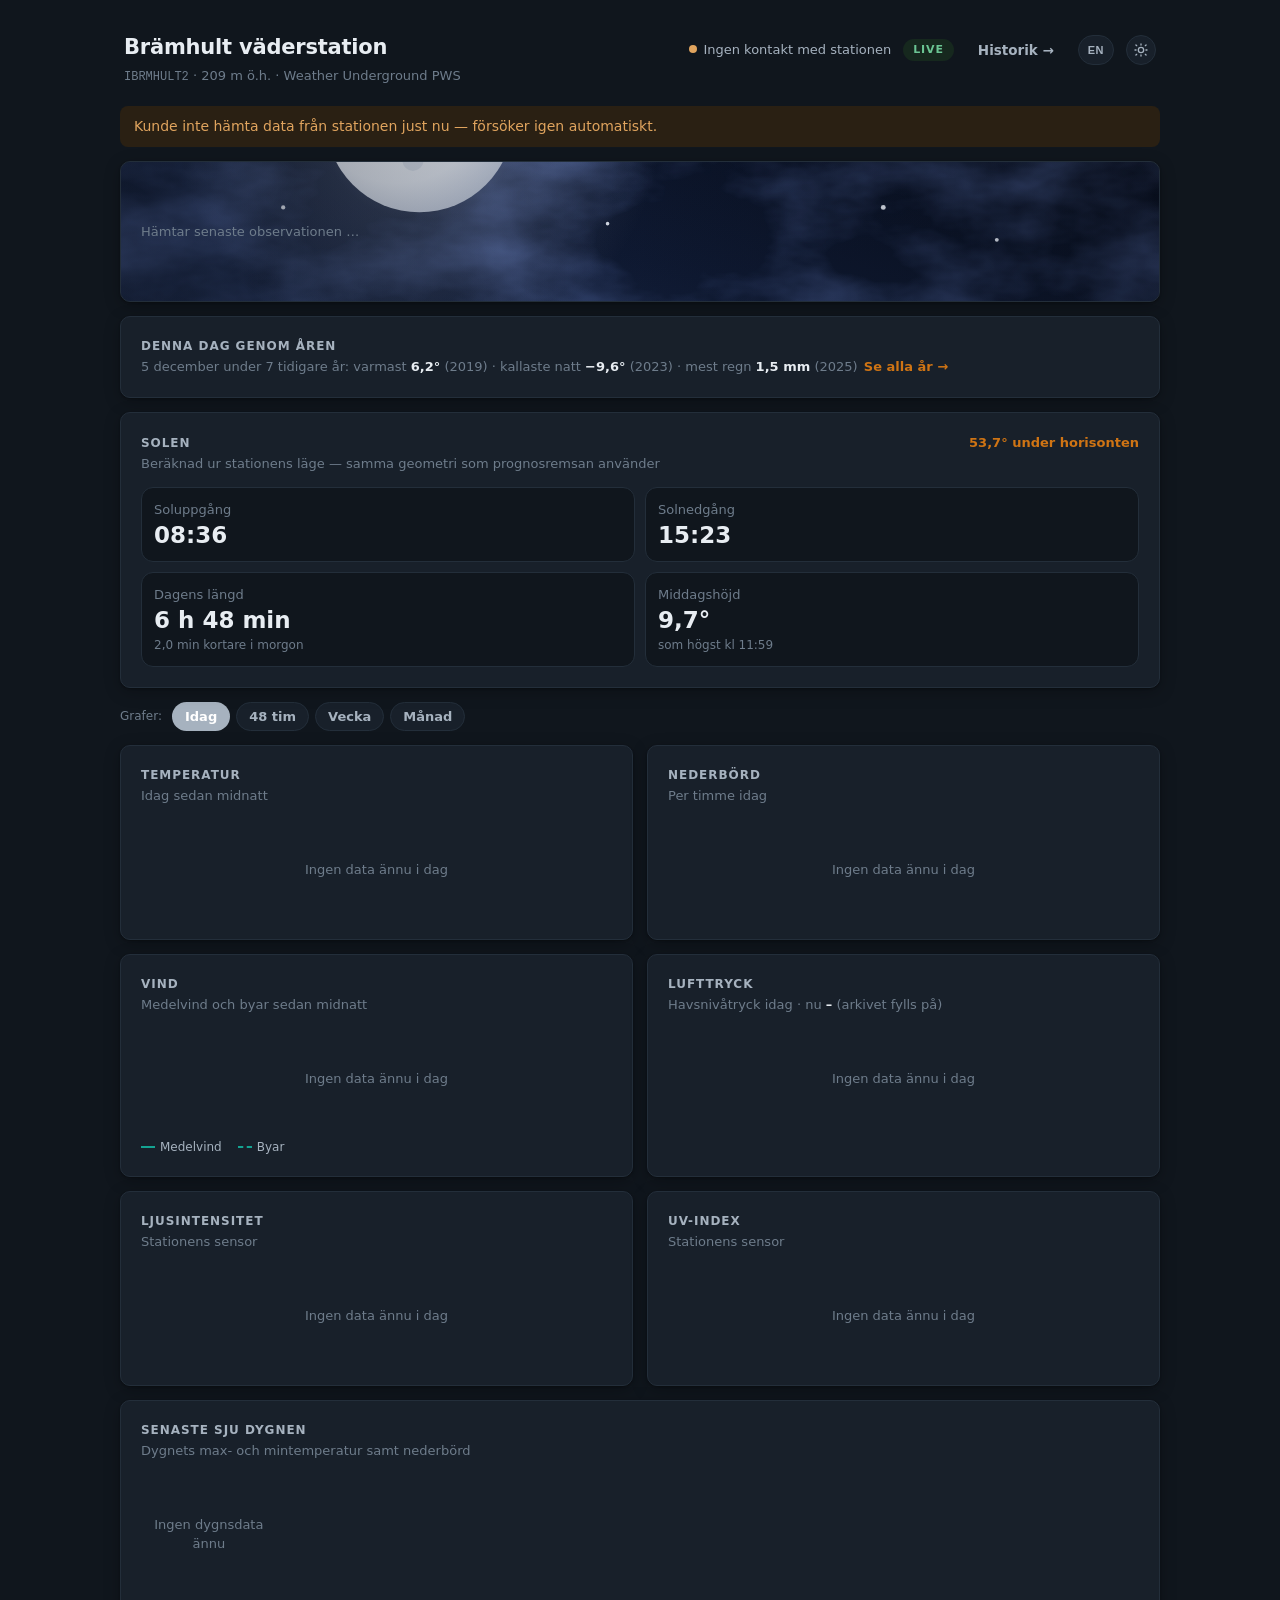
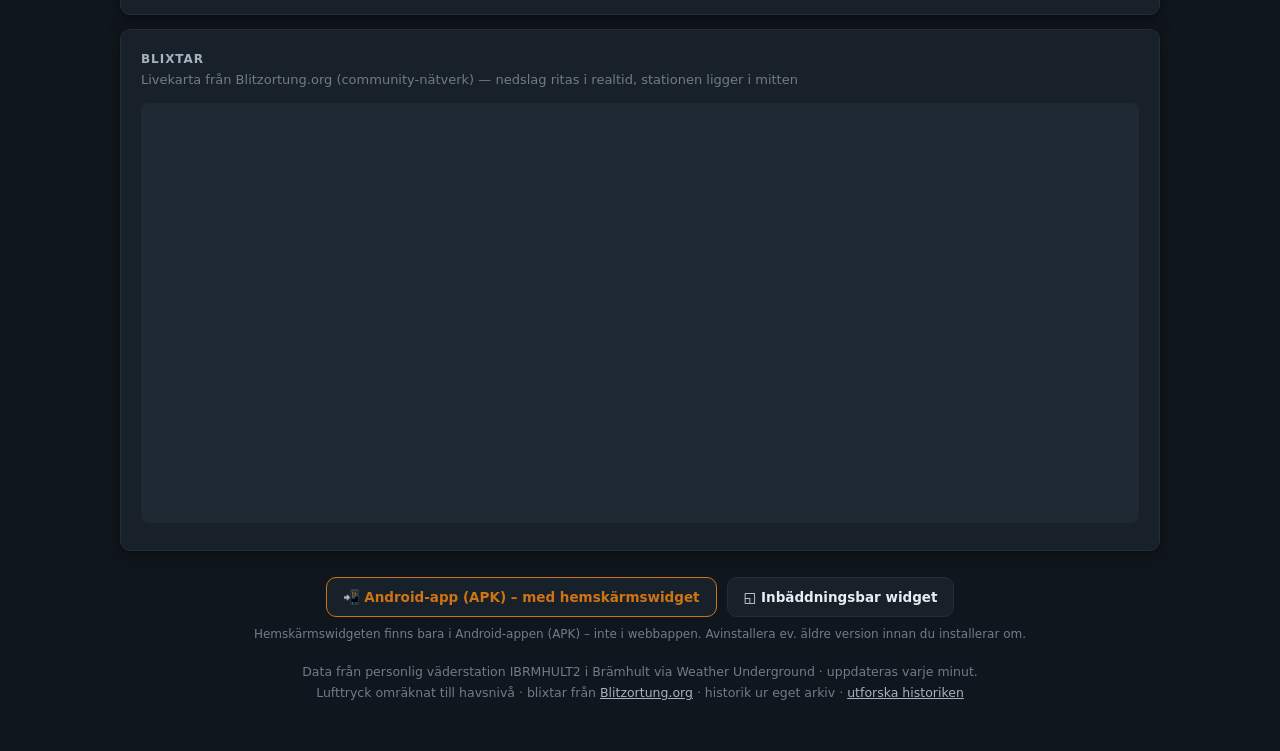
==== commit a261617e: "Nytt solkort på startsidan Soluppgång, solnedgång, dagens längd med morgondagens ändring, och middag" ====
--- a/index.html
+++ b/index.html
@@ -388,6 +388,21 @@
   }
   .chart-card .subtitle { font-size: 13px; color: var(--ink-3); margin: 0 0 14px; }
   .chart-card .subtitle b { color: var(--ink); font-weight: 600; font-variant-numeric: tabular-nums; }
+  /* Solkortet: rubrik med solhöjd till höger, därunder fyra rutor i kvadrat */
+  .sun-head { display: flex; align-items: baseline; gap: 10px; }
+  .sun-head h2 { flex: 1; min-width: 0; }
+  .sun-alt { font-size: 13px; font-weight: 650; color: var(--temp); white-space: nowrap;
+    font-variant-numeric: tabular-nums; }
+  .sun-grid { display: grid; grid-template-columns: 1fr 1fr; gap: 10px; }
+  .sun-tile { display: flex; flex-direction: column; gap: 1px; padding: 12px;
+    background: var(--bg); border: 1px solid var(--card-border); border-radius: 12px; }
+  .sun-tile .cap { font-size: 13px; color: var(--ink-3); }
+  /* Skalar med bredden så "15 h 30 min" ryms på en rad även på smal mobil */
+  .sun-tile .val { font-size: clamp(18px, 4.6vw, 23px); font-weight: 700; color: var(--ink);
+    line-height: 1.25; white-space: nowrap; font-variant-numeric: tabular-nums; }
+  .sun-tile .note { font-size: 12px; color: var(--ink-3); }
+  .sun-tile .note:empty { display: none; }
+
   .chart-wrap { position: relative; }
   .chart-wrap svg { display: block; width: 100%; height: auto; }
   .chart-empty { color: var(--ink-3); font-size: 13px; padding: 40px 0; text-align: center; }
@@ -638,6 +653,34 @@
       <p class="subtitle" id="dd-content" style="margin:0"></p>
     </div>
 
+    <div class="card span2 chart-card sun-card" id="sun">
+      <div class="sun-head">
+        <h2 data-i18n="live.sun.title">Solen</h2>
+        <span class="sun-alt" id="sun-alt"></span>
+      </div>
+      <p class="subtitle" data-i18n="live.sun.sub">Beräknad ur stationens läge — samma geometri som prognosremsan använder</p>
+      <div class="sun-grid">
+        <div class="sun-tile">
+          <span class="cap" data-i18n="live.sun.rise">Soluppgång</span>
+          <span class="val" id="sun-rise">–</span>
+        </div>
+        <div class="sun-tile">
+          <span class="cap" data-i18n="live.sun.set">Solnedgång</span>
+          <span class="val" id="sun-set">–</span>
+        </div>
+        <div class="sun-tile">
+          <span class="cap" data-i18n="live.sun.len">Dagens längd</span>
+          <span class="val" id="sun-len">–</span>
+          <span class="note" id="sun-delta"></span>
+        </div>
+        <div class="sun-tile">
+          <span class="cap" data-i18n="live.sun.noon">Middagshöjd</span>
+          <span class="val" id="sun-noon">–</span>
+          <span class="note" id="sun-noon-t"></span>
+        </div>
+      </div>
+    </div>
+
     <div class="span2 chips" id="live-range">
       <span class="chips-label" data-i18n="live.rangeLabel">Grafer:</span>
       <button data-range="idag" class="on" data-i18n="live.today">Idag</button>
@@ -714,8 +757,8 @@
 </div>
 
 <script src="/assets/i18n.js?v=1"></script>
-<script src="/assets/i18n-live.js?v=1"></script>
-<script src="/assets/charts.js?v=4"></script>
+<script src="/assets/i18n-live.js?v=2"></script>
+<script src="/assets/charts.js?v=9"></script>
 <script>
 "use strict";
 /* =============================================================================
@@ -750,7 +793,8 @@
     const cum = Math.max(prevCum, ...nums(o => o.metric.precipTotal));
     out.push({
       h,
-      temp: inBounds(avg(nums(o => o.metric.tempAvg ?? o.metric.temp)), "temp"),
+      // säsongsgränser — annars slår givarens −40 igenom mitt i sommaren
+      temp: tempOk(avg(nums(o => o.metric.tempAvg ?? o.metric.temp)), parseInt(os[0].obsTimeLocal.slice(5, 7), 10)),
       rain: inBounds(Math.max(0, cum - prevCum), "rainHour") ?? 0,
       wind: inBounds(avg(nums(o => o.metric.windspeedAvg ?? o.metric.windSpeed)), "windKph"),
       gust: inBounds(Math.max(0, ...nums(o => o.metric.windgustHigh ?? o.metric.windGust)), "windKph"),
@@ -988,6 +1032,9 @@
   for (const c of charts) {
     const wrap = document.getElementById(c.wrapId);
     wrap.innerHTML = "";
+    // Dygnsvyn ritar sina SVG:er själv (utan mountChart) — släpp därför en
+    // registrering som ett längre intervall lämnat kvar för samma diagram
+    if (window.chartDetailAuto) delete window.chartDetailAuto[c.wrapId];
     if (!wrap.clientWidth) continue;
     const W = wrap.clientWidth;
     const svg = el("svg", { viewBox: `0 0 ${W} ${H}`, width: W, height: H, role: "img" });
@@ -1034,25 +1081,33 @@
 }
 const hourlyPts = (get) => (state.today || []).map(p => ({ x: p.h, v: get(p) })).filter(p => p.v != null && !Number.isNaN(p.v));
 const acuPts = (key) => (state.acuriteToday || []).filter(p => p[key] != null).map(p => ({ x: p.h, v: p[key] }));
+/* Dessa konfigurationer gäller bara dygnsvyn — de bygger på dagens 5-minuters-
+   data och spänner 0–24 h. Är ett längre intervall valt returnerar de null, så
+   förstoringen i stället använder diagrammets egen registrering (som täcker hela
+   det valda intervallet). Utan det visade zoomen alltid ett dygn. */
+const todayDetailOnly = () => state.range === "idag";
 window.chartDetail = {
   "chart-temp": async () => {
+    if (!todayDetailOnly()) return null;
     const f = await loadTodayFine();
     const pts = (f && f.temp.length) ? f.temp : hourlyPts(p => p.temp);
     return { title: tr("live.temperature"), series: [{ color: css("--temp"), pts }], xMin: 0, xMax: 24, yFmt: v => fmt(v, 1), unit: "°C" };
   },
   "chart-wind": async () => {
+    if (!todayDetailOnly()) return null;
     const f = await loadTodayFine();
     const avg = (f && f.wind.length) ? f.wind : hourlyPts(p => ms(p.wind));
     const gst = (f && f.gust.length) ? f.gust : hourlyPts(p => ms(p.gust));
     return { title: tr("live.wind"), series: [{ color: css("--wind"), label: tr("live.meanWind"), pts: avg }, { color: css("--wind"), dash: true, label: tr("live.gusts"), pts: gst }], xMin: 0, xMax: 24, yFmt: v => fmt(v, 1), unit: "m/s", yLo: 0 };
   },
   "chart-pressure": async () => {
+    if (!todayDetailOnly()) return null;
     const f = await loadTodayFine();
     const pts = (f && f.press.length) ? f.press : hourlyPts(p => seaLevel(p.pressure, p.temp));
     return { title: tr("live.pressure"), series: [{ color: css("--ink-2"), pts }], xMin: 0, xMax: 24, yFmt: v => fmt(v, 0), unit: "hPa", padL: 58 };
   },
-  "chart-lux": () => ({ title: tr("live.lightLevel"), series: [{ color: LUX_COLOR, pts: acuPts("lux") }], xMin: 0, xMax: 24, yFmt: v => luxFmt(v), unit: "lux", padL: 54, yLo: 0 }),
-  "chart-uv": () => ({ title: tr("live.uvIndex"), series: [{ color: UV_COLOR, pts: acuPts("uv") }], xMin: 0, xMax: 24, yFmt: v => fmt(v, 0), unit: "", yLo: 0 }),
+  "chart-lux": () => (!todayDetailOnly() ? null : { title: tr("live.lightLevel"), series: [{ color: LUX_COLOR, pts: acuPts("lux") }], xMin: 0, xMax: 24, yFmt: v => luxFmt(v), unit: "lux", padL: 54, yLo: 0 }),
+  "chart-uv": () => (!todayDetailOnly() ? null : { title: tr("live.uvIndex"), series: [{ color: UV_COLOR, pts: acuPts("uv") }], xMin: 0, xMax: 24, yFmt: v => fmt(v, 0), unit: "", yLo: 0 }),
 };
 
 /* Temperatur idag */
@@ -1487,7 +1542,7 @@
     for (const o of monthData[d.month][d.iso]) {
       const hFrac = parseInt(o.obsTimeLocal.slice(11, 13), 10) + parseInt(o.obsTimeLocal.slice(14, 16), 10) / 60;
       const p = inBounds(o.metric.pressureMax != null ? (o.metric.pressureMax + o.metric.pressureMin) / 2 : o.metric.pressure, "pressureRaw");
-      const v = p != null ? seaLevel(p, inBounds(o.metric.tempAvg ?? o.metric.temp, "temp")) : null;
+      const v = p != null ? seaLevel(p, tempOk(o.metric.tempAvg ?? o.metric.temp, parseInt(o.obsTimeLocal.slice(5, 7), 10))) : null;
       if (v != null) pts.push({ x: dayOffset * 24 + hFrac, v, t: `${d.name} ${o.obsTimeLocal.slice(11, 16)}` });
     }
     labels.push({ label: d.name, x: dayOffset * 24 + 12 });
@@ -1699,7 +1754,7 @@
     state.acurite = a.atlas;
     state.acuriteToday = (a.todaySeries ?? []).map(p => ({
       h: p.h, lux: inBounds(p.lux, "lux"), uv: inBounds(p.uv, "uv"), sec: inBounds(p.sec, "sec"),
-      temp: inBounds(p.temp, "temp"), wind: inBounds(p.wind, "windKph"),
+      temp: tempOk(p.temp, parseInt(todayIso().slice(5, 7), 10)), wind: inBounds(p.wind, "windKph"),
       winddir: p.winddir, pressureSL: inBounds(p.pressureSL, "pressureRaw"), rainCum: p.rainCum,
     }));
     return a;
@@ -1841,7 +1896,43 @@
     const d = new Date(Date.UTC(noon.getUTCFullYear(), noon.getUTCMonth(), noon.getUTCDate()) + utcH * 3600e3);
     return new Intl.DateTimeFormat("sv-SE", { timeZone: "Europe/Stockholm", hour: "2-digit", minute: "2-digit", hour12: false }).format(d);
   };
-  return { rise: local(12 - H0), set: local(12 + H0) };
+  return {
+    rise: local(12 - H0), set: local(12 + H0), noon: local(12),
+    dayMin: H0 * 2 * 60,
+    // Solhöjden vid soltillfället mitt på dagen — den geometri som avgör hur
+    // mycket en solyta kan ge, och som en produktionsprognos vilar på
+    noonAlt: 90 - Math.abs(STATION_LAT - decl / rad),
+  };
+}
+
+/* Solkortet: soluppgång, solnedgång, daglängd med morgondagens ändring, och
+   middagshöjden. Allt räknas lokalt ur geometrin — inget API inblandat. */
+function renderSun() {
+  const card = document.getElementById("sun");
+  if (!card) return;
+  const today = todayIso();
+  const s = sunTimes(today);
+  if (!s) { card.style.display = "none"; return; }
+  card.style.display = "";
+
+  const alt = sunAltitudeDeg(new Date());
+  document.getElementById("sun-alt").textContent =
+    tr(alt >= 0 ? "live.sun.above" : "live.sun.below", { v: fmt(Math.abs(alt), 1) });
+
+  document.getElementById("sun-rise").textContent = s.rise;
+  document.getElementById("sun-set").textContent = s.set;
+
+  const mins = Math.round(s.dayMin);
+  document.getElementById("sun-len").textContent =
+    tr("live.sun.hm", { h: Math.floor(mins / 60), m: mins % 60 });
+
+  const t = sunTimes(addDaysIso(today, 1));
+  const diff = t ? t.dayMin - s.dayMin : 0;
+  document.getElementById("sun-delta").textContent = !t ? ""
+    : tr(diff >= 0 ? "live.sun.longer" : "live.sun.shorter", { v: fmt(Math.abs(diff), 1) });
+
+  document.getElementById("sun-noon").textContent = fmt(s.noonAlt, 1) + "°";
+  document.getElementById("sun-noon-t").textContent = tr("live.sun.noonAt", { t: s.noon });
 }
 const sunLine = (dateStr) => {
   const s = sunTimes(dateStr);
@@ -2266,11 +2357,13 @@
   await loadDayAndWeek();
   loadDennaDag();
   loadForecast();
+  renderSun();
   loadPool();
   setInterval(loadCurrent, 120_000);
   setInterval(loadDayAndWeek, 300_000);
   setInterval(loadForecast, 1_800_000); // prognosen uppdateras några ggr/dygn
   setInterval(loadPool, 120_000);        // pooldata ändras långsamt
+  setInterval(renderSun, 60_000);        // solhöjden rör sig hela tiden
   document.addEventListener("visibilitychange", () => {
     if (document.visibilityState === "visible") { loadCurrent(); loadDayAndWeek(); loadForecast(); loadPool(); }
   });
@@ -2297,6 +2390,7 @@
   renderDays();
   renderAcuriteExtras();
   renderForecast();
+  renderSun();
   loadDennaDag();
   loadPool();
 });
